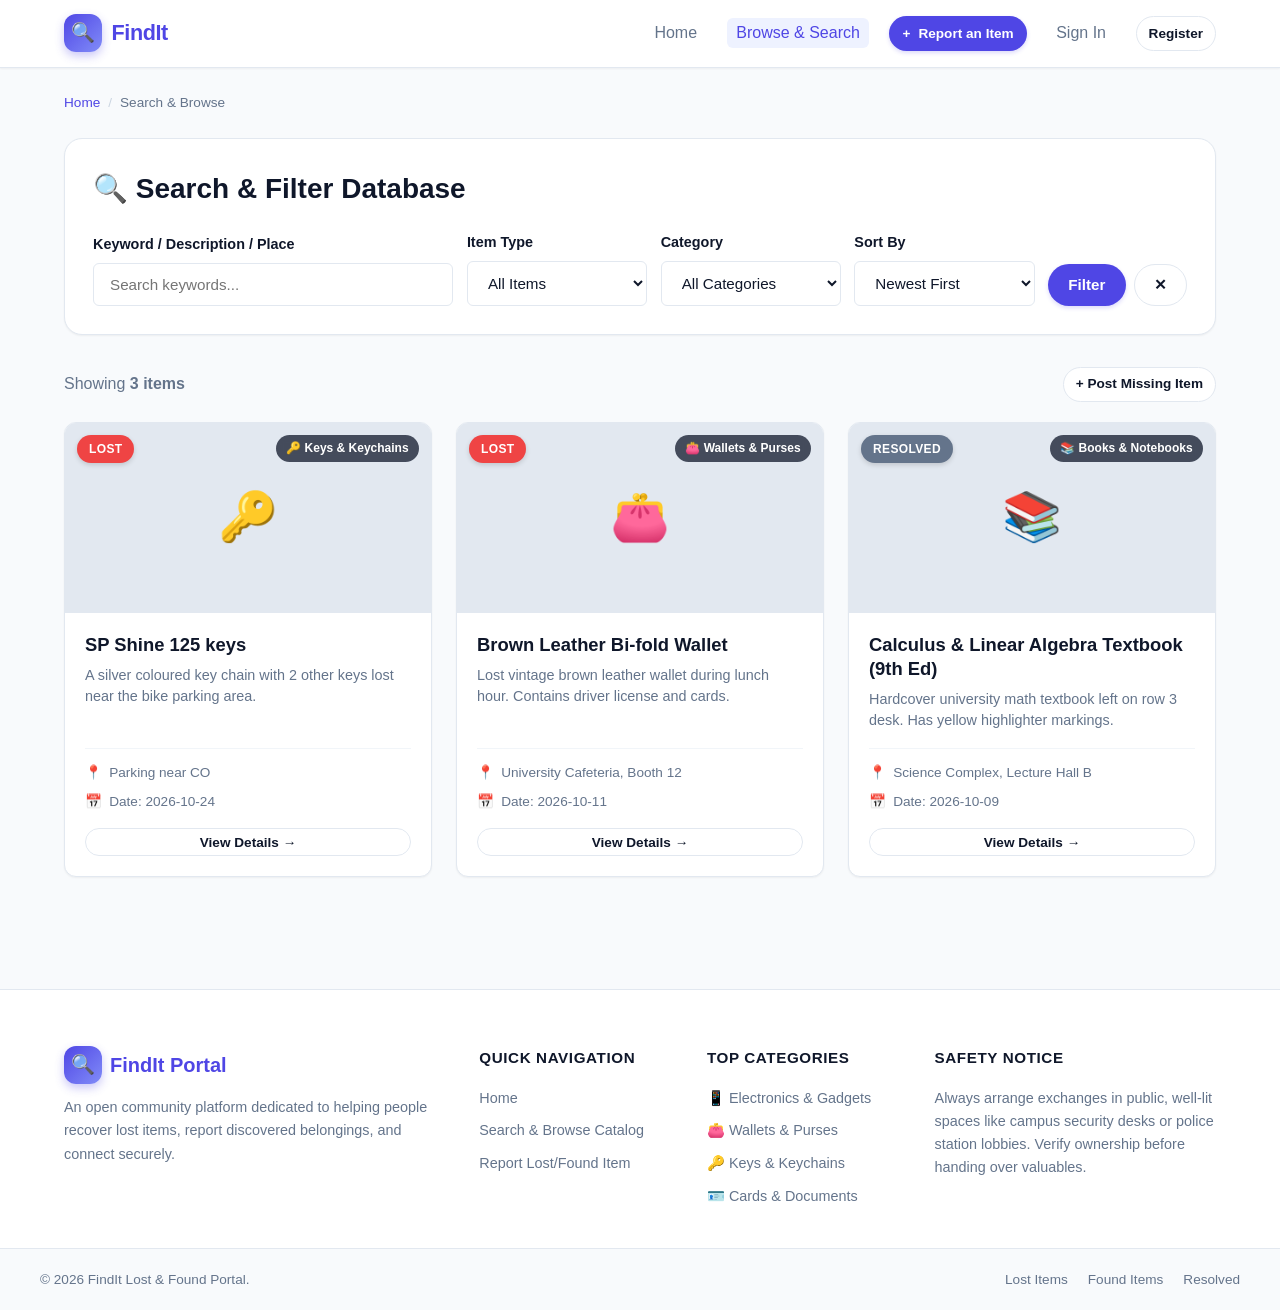
==== browse.html @ b6fd7bc1 "add index files" ====
<!DOCTYPE html>
<html lang="en">
<head>
    <meta charset="UTF-8">
    <meta name="viewport" content="width=device-width, initial-scale=1.0">
    <title>Browse &amp; Search - FindIt</title>
    <meta name="description" content="Search and browse all reported lost and found items.">
    <!-- Main Stylesheet -->
    <link rel="stylesheet" href="css/style.css">
</head>
<body>
    <div id="browsePageMarker"></div>

    <!-- Site Navigation -->
    <header class="header">
        <div class="nav-container">
            <a href="index.html" class="logo">
                <div class="logo-icon">🔍</div>
                <span>FindIt</span>
            </a>

            <!-- Mobile menu button -->
            <button class="mobile-toggle" id="mobileMenuBtn" aria-label="Toggle navigation">
                <span></span>
                <span></span>
                <span></span>
            </button>

            <nav class="nav-menu" id="navMenu">
                <ul class="nav-links">
                    <li><a href="index.html" class="nav-link">Home</a></li>
                    <li><a href="browse.html" class="nav-link active">Browse &amp; Search</a></li>
                    <li><a href="report.html" class="btn btn-primary btn-sm"><span>+</span> Report an Item</a></li>
                    <li><a href="login.html" class="nav-link">Sign In</a></li>
                    <li><a href="register.html" class="btn btn-secondary btn-sm">Register</a></li>
                </ul>
            </nav>
        </div>
    </header>

    <!-- Global Toast Container -->
    <div id="toastContainer" class="toast-container"></div>

    <main class="main-wrapper" style="margin-top: 1.5rem;">
        <!-- Breadcrumbs -->
        <div class="breadcrumbs">
            <a href="index.html">Home</a>
            <span class="divider">/</span>
            <span>Search &amp; Browse</span>
        </div>

        <!-- Search & Filter Controls Card -->
        <div style="background: #ffffff; border-radius: var(--radius-lg); border: 1px solid var(--border-color); box-shadow: var(--shadow-sm); padding: 1.75rem; margin-bottom: 2rem;">
            <h1 style="font-size: 1.75rem; font-weight: 800; margin-bottom: 1.25rem;">
                🔍 Search &amp; Filter Database
            </h1>

            <form id="browseFilterForm" onsubmit="event.preventDefault(); applyBrowseFilters();">
                <div style="display: grid; grid-template-columns: 2fr 1fr 1fr 1fr auto; gap: 0.85rem; align-items: end;">
                    <!-- Keyword Query -->
                    <div class="form-group" style="margin-bottom: 0;">
                        <label class="form-label" for="browseSearchInput">Keyword / Description / Place</label>
                        <input type="text" id="browseSearchInput" class="form-control" placeholder="Search keywords...">
                    </div>

                    <!-- Type Selector -->
                    <div class="form-group" style="margin-bottom: 0;">
                        <label class="form-label" for="browseTypeSelect">Item Type</label>
                        <select id="browseTypeSelect" class="form-control">
                            <option value="all">All Items</option>
                            <option value="lost">Lost Only</option>
                            <option value="found">Found Only</option>
                            <option value="claimed">Resolved Only</option>
                        </select>
                    </div>

                    <!-- Category Selector -->
                    <div class="form-group" style="margin-bottom: 0;">
                        <label class="form-label" for="browseCategorySelect">Category</label>
                        <select id="browseCategorySelect" class="form-control">
                            <option value="all">All Categories</option>
                            <option value="electronics">📱 Electronics &amp; Gadgets</option>
                            <option value="wallets">👛 Wallets &amp; Purses</option>
                            <option value="keys">🔑 Keys &amp; Keychains</option>
                            <option value="documents">🪪 Cards &amp; Documents</option>
                            <option value="clothing">👓 Clothing &amp; Eyewear</option>
                            <option value="pets">🐾 Pets &amp; Animals</option>
                            <option value="books">📚 Books &amp; Notebooks</option>
                            <option value="jewelry">⌚ Jewelry &amp; Watches</option>
                            <option value="other">📦 Other Belongings</option>
                        </select>
                    </div>

                    <!-- Sorting -->
                    <div class="form-group" style="margin-bottom: 0;">
                        <label class="form-label" for="browseSortSelect">Sort By</label>
                        <select id="browseSortSelect" class="form-control">
                            <option value="newest">Newest First</option>
                            <option value="oldest">Oldest First</option>
                        </select>
                    </div>

                    <!-- Submit / Reset Buttons -->
                    <div style="display: flex; gap: 0.5rem;">
                        <button type="submit" class="btn btn-primary" style="height: 42px;">
                            Filter
                        </button>
                        <button type="button" id="browseResetBtn" class="btn btn-secondary" style="height: 42px;" title="Reset filters">
                            ✕
                        </button>
                    </div>
                </div>
            </form>
        </div>

        <!-- Results Header -->
        <div style="display: flex; justify-content: space-between; align-items: center; margin-bottom: 1.25rem;">
            <p style="font-size: 1rem; color: var(--text-muted);">
                Showing <strong id="browseResultsCount">all items</strong>
            </p>
            <a href="report.html" class="btn btn-secondary btn-sm">+ Post Missing Item</a>
        </div>

        <!-- Items Grid -->
        <div class="items-grid" id="browseItemsGrid">
            <!-- Populated dynamically via JS -->
        </div>
    </main>

    <!-- Item Details Modal -->
    <div class="modal-overlay" id="itemDetailModal">
        <div class="modal-box">
            <div class="modal-header">
                <h3 id="detailModalTitle">Item Details</h3>
                <button type="button" class="modal-close-btn" data-close-modal title="Close">&times;</button>
            </div>
            <div class="modal-body" id="detailModalBody"></div>
        </div>
    </div>

    <!-- Claim Modal Dialog -->
    <div class="modal-overlay" id="claimModal">
        <div class="modal-box">
            <div class="modal-header">
                <h3>Submit Claim Inquiry</h3>
                <button type="button" class="modal-close-btn" data-close-modal title="Close">&times;</button>
            </div>
            <div class="modal-body">
                <p style="font-size: 0.9rem; color: var(--text-muted); margin-bottom: 1.25rem;">
                    You are claiming: <strong id="claimModalItemTitle" style="color: var(--text-main);">this item</strong>. Please provide your contact info and proof of ownership.
                </p>

                <form id="claimForm">
                    <input type="hidden" id="claimItemId" name="item_id" value="">

                    <div class="form-group">
                        <label class="form-label" for="claimantName">Your Full Name <span class="required">*</span></label>
                        <input type="text" id="claimantName" name="claimant_name" class="form-control" placeholder="John Doe" required>
                    </div>

                    <div class="form-group">
                        <label class="form-label" for="claimantEmail">Your Email Address <span class="required">*</span></label>
                        <input type="email" id="claimantEmail" name="claimant_email" class="form-control" placeholder="john@example.com" required>
                    </div>

                    <div class="form-group">
                        <label class="form-label" for="claimantPhone">Phone Number (Optional)</label>
                        <input type="tel" id="claimantPhone" name="claimant_phone" class="form-control" placeholder="+1 (555) 000-0000">
                    </div>

                    <div class="form-group">
                        <label class="form-label" for="claimMessage">Proof of Ownership / Message <span class="required">*</span></label>
                        <textarea id="claimMessage" name="claim_message" class="form-control" rows="3" placeholder="Describe unique identifying features, lock screen image, purchase receipt, serial number..." required></textarea>
                    </div>

                    <div style="display: flex; gap: 0.75rem; justify-content: flex-end; margin-top: 1.5rem;">
                        <button type="button" class="btn btn-secondary" data-close-modal>Cancel</button>
                        <button type="submit" class="btn btn-primary">Send Claim Inquiry</button>
                    </div>
                </form>
            </div>
        </div>
    </div>

    <!-- Global Footer -->
    <footer class="footer">
        <div class="footer-top">
            <div class="footer-col">
                <div class="footer-logo">
                    <span class="logo-icon">🔍</span>
                    <strong>FindIt Portal</strong>
                </div>
                <p class="footer-tagline">
                    An open community platform dedicated to helping people recover lost items, report discovered belongings, and connect securely.
                </p>
            </div>

            <div class="footer-col">
                <h4>Quick Navigation</h4>
                <ul class="footer-links">
                    <li><a href="index.html">Home</a></li>
                    <li><a href="browse.html">Search &amp; Browse Catalog</a></li>
                    <li><a href="report.html">Report Lost/Found Item</a></li>
                </ul>
            </div>

            <div class="footer-col">
                <h4>Top Categories</h4>
                <ul class="footer-links">
                    <li><a href="browse.html?category=electronics">📱 Electronics &amp; Gadgets</a></li>
                    <li><a href="browse.html?category=wallets">👛 Wallets &amp; Purses</a></li>
                    <li><a href="browse.html?category=keys">🔑 Keys &amp; Keychains</a></li>
                    <li><a href="browse.html?category=documents">🪪 Cards &amp; Documents</a></li>
                </ul>
            </div>

            <div class="footer-col">
                <h4>Safety Notice</h4>
                <p class="footer-text">
                    Always arrange exchanges in public, well-lit spaces like campus security desks or police station lobbies. Verify ownership before handing over valuables.
                </p>
            </div>
        </div>

        <div class="footer-bottom">
            <div class="footer-container">
                <p>&copy; 2026 FindIt Lost &amp; Found Portal.</p>
                <div class="footer-bottom-links">
                    <a href="browse.html?type=lost">Lost Items</a>
                    <a href="browse.html?type=found">Found Items</a>
                    <a href="browse.html?type=claimed">Resolved</a>
                </div>
            </div>
        </div>
    </footer>

    <!-- Initial Seed Items Fallback -->
    <script>
        window.initialItems = [
            {
                id: 7,
                type: "lost",
                title: "SP Shine 125 keys",
                category: "keys",
                description: "A silver coloured key chain with 2 other keys lost near the bike parking area.",
                location: "Parking near CO",
                item_date: "2026-10-24",
                image_url: null,
                status: "active",
                contact_name: "Apoorv Pandey",
                contact_email: "apoorvpandey678@gmail.com"
            },
            {
                id: 2,
                type: "lost",
                title: "Brown Leather Bi-fold Wallet",
                category: "wallets",
                description: "Lost vintage brown leather wallet during lunch hour. Contains driver license and cards.",
                location: "University Cafeteria, Booth 12",
                item_date: "2026-10-11",
                image_url: null,
                status: "active",
                contact_name: "John Doe",
                contact_email: "john@example.com"
            },
            {
                id: 6,
                type: "found",
                title: "Calculus & Linear Algebra Textbook (9th Ed)",
                category: "books",
                description: "Hardcover university math textbook left on row 3 desk. Has yellow highlighter markings.",
                location: "Science Complex, Lecture Hall B",
                item_date: "2026-10-09",
                image_url: null,
                status: "claimed",
                contact_name: "Department Helpdesk",
                contact_email: "helpdesk@example.com"
            }
        ];
    </script>

    <script src="js/validation.js"></script>
    <script src="js/app.js"></script>
</body>
</html>
---- css/style.css ----
/* ==========================================================================
   FindIt - Lost & Found Portal Stylesheet
   Modern, Clean, Responsive Design
   ========================================================================== */

:root {
  --primary: #4f46e5;
  --primary-hover: #4338ca;
  --primary-light: #eef2ff;
  --lost-color: #ef4444;
  --lost-light: #fef2f2;
  --found-color: #10b981;
  --found-light: #ecfdf5;
  --claimed-color: #64748b;
  --claimed-light: #f1f5f9;
  --text-main: #0f172a;
  --text-muted: #64748b;
  --bg-body: #f8fafc;
  --bg-card: #ffffff;
  --border-color: #e2e8f0;
  --border-focus: #818cf8;
  --radius-sm: 6px;
  --radius-md: 12px;
  --radius-lg: 18px;
  --radius-full: 9999px;
  --shadow-sm: 0 1px 2px 0 rgb(0 0 0 / 0.05);
  --shadow-md: 0 4px 6px -1px rgb(0 0 0 / 0.08), 0 2px 4px -2px rgb(0 0 0 / 0.06);
  --shadow-lg: 0 10px 15px -3px rgb(0 0 0 / 0.08), 0 4px 6px -4px rgb(0 0 0 / 0.05);
  --shadow-xl: 0 20px 25px -5px rgb(0 0 0 / 0.1), 0 8px 10px -6px rgb(0 0 0 / 0.08);
  --transition: all 0.2s cubic-bezier(0.16, 1, 0.3, 1);
}

* {
  box-sizing: border-box;
  margin: 0;
  padding: 0;
}

body {
  font-family: -apple-system, BlinkMacSystemFont, "Segoe UI", Roboto, "Helvetica Neue", Arial, sans-serif;
  background-color: var(--bg-body);
  color: var(--text-main);
  line-height: 1.6;
  min-height: 100vh;
  display: flex;
  flex-direction: column;
}

a {
  color: inherit;
  text-decoration: none;
}

img {
  max-width: 100%;
  display: block;
}

/* ==========================================================================
   Header & Navigation
   ========================================================================== */
.header {
  background-color: #ffffff;
  border-bottom: 1px solid var(--border-color);
  position: sticky;
  top: 0;
  z-index: 50;
  box-shadow: var(--shadow-sm);
}

.nav-container {
  max-width: 1200px;
  margin: 0 auto;
  padding: 0.9rem 1.5rem;
  display: flex;
  justify-content: space-between;
  align-items: center;
}

.logo {
  display: flex;
  align-items: center;
  gap: 0.6rem;
  font-size: 1.35rem;
  font-weight: 800;
  color: var(--primary);
  letter-spacing: -0.02em;
}

.logo-icon {
  width: 38px;
  height: 38px;
  background: linear-gradient(135deg, var(--primary), #818cf8);
  color: #fff;
  border-radius: var(--radius-md);
  display: flex;
  align-items: center;
  justify-content: center;
  font-size: 1.2rem;
  box-shadow: 0 4px 10px rgba(79, 70, 229, 0.3);
}

.nav-links {
  display: flex;
  align-items: center;
  gap: 1.25rem;
  list-style: none;
}

.user-pill-container {
  display: flex;
  align-items: center;
  gap: 0.75rem;
  padding-left: 0.5rem;
  border-left: 1px solid var(--border-color);
}

.user-greeting {
  font-size: 0.9rem;
  color: var(--text-muted);
}

.admin-badge {
  background: #fef3c7;
  color: #b45309;
  padding: 0.2rem 0.6rem;
  border-radius: var(--radius-full);
  font-size: 0.75rem;
  font-weight: 700;
  text-transform: uppercase;
}

.mobile-toggle {
  display: none;
  background: transparent;
  border: none;
  cursor: pointer;
  padding: 0.5rem;
  flex-direction: column;
  gap: 5px;
}

.mobile-toggle span {
  display: block;
  width: 24px;
  height: 2px;
  background-color: var(--text-main);
  transition: var(--transition);
}

/* ==========================================================================
   Alerts & Notifications
   ========================================================================== */
.flash-wrapper {
  max-width: 1200px;
  margin: 1rem auto 0;
  padding: 0 1.5rem;
}

.alert {
  padding: 1rem 1.25rem;
  border-radius: var(--radius-md);
  margin-bottom: 1.25rem;
  display: flex;
  align-items: center;
  gap: 0.85rem;
  font-size: 0.95rem;
  font-weight: 500;
  box-shadow: var(--shadow-sm);
  position: relative;
}

.alert-success {
  background-color: #ecfdf5;
  color: #065f46;
  border: 1px solid #a7f3d0;
}

.alert-danger {
  background-color: #fef2f2;
  color: #991b1b;
  border: 1px solid #fecaca;
}

.alert-warning {
  background-color: #fffbeb;
  color: #92400e;
  border: 1px solid #fde68a;
}

.alert-info {
  background-color: #eff6ff;
  color: #1e40af;
  border: 1px solid #bfdbfe;
}

.alert-icon {
  font-size: 1.25rem;
  font-weight: 800;
  line-height: 1;
}

.alert-content {
  flex: 1;
}

.alert-close {
  background: transparent;
  border: none;
  font-size: 1.25rem;
  cursor: pointer;
  color: inherit;
  opacity: 0.6;
  transition: opacity 0.2s;
}

.alert-close:hover {
  opacity: 1;
}

/* Form Validation States */
.field-error {
  color: var(--lost-color);
  font-size: 0.82rem;
  margin-top: 0.35rem;
  display: block;
  font-weight: 500;
}

.form-control.is-invalid {
  border-color: var(--lost-color) !important;
  background-color: #fffafa;
}

.form-control.is-valid {
  border-color: var(--found-color) !important;
}

/* Breadcrumbs */
.breadcrumbs {
  display: flex;
  align-items: center;
  gap: 0.5rem;
  font-size: 0.85rem;
  color: var(--text-muted);
  margin-bottom: 1.5rem;
}

.breadcrumbs a {
  color: var(--primary);
  text-decoration: none;
}

.breadcrumbs a:hover {
  text-decoration: underline;
}

.breadcrumbs span.divider {
  color: #cbd5e1;
}

.nav-link {
  font-weight: 500;
  color: var(--text-muted);
  transition: var(--transition);
  padding: 0.4rem 0.6rem;
  border-radius: var(--radius-sm);
}

.nav-link:hover, .nav-link.active {
  color: var(--primary);
  background: var(--primary-light);
}

.btn {
  display: inline-flex;
  align-items: center;
  justify-content: center;
  gap: 0.5rem;
  padding: 0.6rem 1.2rem;
  border-radius: var(--radius-full);
  font-weight: 600;
  font-size: 0.95rem;
  cursor: pointer;
  transition: var(--transition);
  border: 1px solid transparent;
  outline: none;
}

.btn-primary {
  background-color: var(--primary);
  color: #ffffff;
  box-shadow: 0 2px 4px rgba(79, 70, 229, 0.2);
}

.btn-primary:hover {
  background-color: var(--primary-hover);
  transform: translateY(-1px);
  box-shadow: 0 4px 8px rgba(79, 70, 229, 0.3);
}

.btn-secondary {
  background-color: #ffffff;
  color: var(--text-main);
  border-color: var(--border-color);
}

.btn-secondary:hover {
  background-color: #f1f5f9;
  border-color: #cbd5e1;
}

.btn-danger {
  background-color: var(--lost-color);
  color: #ffffff;
}

.btn-danger:hover {
  background-color: #dc2626;
}

.btn-success {
  background-color: var(--found-color);
  color: #ffffff;
}

.btn-success:hover {
  background-color: #059669;
}

.btn-sm {
  padding: 0.35rem 0.75rem;
  font-size: 0.85rem;
}

/* ==========================================================================
   Hero Section
   ========================================================================== */
.hero {
  background: linear-gradient(180deg, #f1f5f9 0%, var(--bg-body) 100%);
  padding: 3.5rem 1.5rem 2.5rem;
  text-align: center;
  border-bottom: 1px solid var(--border-color);
}

.hero-inner {
  max-width: 820px;
  margin: 0 auto;
}

.hero-badge {
  display: inline-flex;
  align-items: center;
  gap: 0.4rem;
  padding: 0.3rem 0.9rem;
  background-color: #e0e7ff;
  color: #3730a3;
  border-radius: var(--radius-full);
  font-size: 0.85rem;
  font-weight: 600;
  margin-bottom: 1rem;
}

.hero-title {
  font-size: 2.75rem;
  font-weight: 800;
  letter-spacing: -0.03em;
  line-height: 1.15;
  color: #0f172a;
  margin-bottom: 1rem;
}

.hero-title span {
  background: linear-gradient(120deg, #4f46e5, #06b6d4);
  -webkit-background-clip: text;
  -webkit-text-fill-color: transparent;
}

.hero-desc {
  font-size: 1.15rem;
  color: var(--text-muted);
  margin-bottom: 2rem;
  max-width: 620px;
  margin-left: auto;
  margin-right: auto;
}

/* Quick Search Box */
.search-box-wrapper {
  background: #ffffff;
  padding: 0.5rem;
  border-radius: var(--radius-full);
  box-shadow: var(--shadow-lg);
  border: 1px solid var(--border-color);
  display: flex;
  align-items: center;
  gap: 0.5rem;
  max-width: 680px;
  margin: 0 auto;
}

.search-input {
  flex: 1;
  border: none;
  outline: none;
  padding: 0.75rem 1.2rem;
  font-size: 1rem;
  background: transparent;
}

.search-category-select {
  border: none;
  background: #f8fafc;
  padding: 0.6rem 1rem;
  border-radius: var(--radius-full);
  font-size: 0.9rem;
  font-weight: 500;
  color: var(--text-main);
  outline: none;
  cursor: pointer;
  border: 1px solid var(--border-color);
}

/* Stats Ribbon */
.stats-container {
  display: grid;
  grid-template-columns: repeat(4, 1fr);
  gap: 1.25rem;
  max-width: 900px;
  margin: 2rem auto 0;
}

.stat-card {
  background: #ffffff;
  padding: 1.2rem 1rem;
  border-radius: var(--radius-md);
  border: 1px solid var(--border-color);
  box-shadow: var(--shadow-sm);
  display: flex;
  flex-direction: column;
  align-items: center;
  transition: var(--transition);
}

.stat-card:hover {
  transform: translateY(-2px);
  box-shadow: var(--shadow-md);
}

.stat-number {
  font-size: 1.85rem;
  font-weight: 800;
  color: var(--text-main);
  line-height: 1;
  margin-bottom: 0.3rem;
}

.stat-label {
  font-size: 0.85rem;
  color: var(--text-muted);
  font-weight: 500;
  text-transform: uppercase;
  letter-spacing: 0.04em;
}

/* ==========================================================================
   Main Content Layout & Filter Tabs
   ========================================================================== */
.main-wrapper {
  max-width: 1200px;
  margin: 2rem auto;
  padding: 0 1.5rem;
  flex: 1;
  width: 100%;
}

.filter-bar {
  display: flex;
  flex-wrap: wrap;
  justify-content: space-between;
  align-items: center;
  gap: 1rem;
  margin-bottom: 1.75rem;
  background: #ffffff;
  padding: 0.85rem 1.25rem;
  border-radius: var(--radius-md);
  border: 1px solid var(--border-color);
  box-shadow: var(--shadow-sm);
}

.type-tabs {
  display: flex;
  background: #f1f5f9;
  padding: 0.25rem;
  border-radius: var(--radius-full);
}

.tab-btn {
  padding: 0.45rem 1.15rem;
  border-radius: var(--radius-full);
  font-size: 0.9rem;
  font-weight: 600;
  border: none;
  background: transparent;
  color: var(--text-muted);
  cursor: pointer;
  transition: var(--transition);
}

.tab-btn.active {
  background: #ffffff;
  color: var(--text-main);
  box-shadow: var(--shadow-sm);
}

.sort-wrapper {
  display: flex;
  align-items: center;
  gap: 0.5rem;
  font-size: 0.9rem;
  color: var(--text-muted);
}

.sort-select {
  padding: 0.45rem 0.8rem;
  border-radius: var(--radius-sm);
  border: 1px solid var(--border-color);
  background: #ffffff;
  font-size: 0.9rem;
  color: var(--text-main);
  outline: none;
  cursor: pointer;
}

/* Category Pills Bar */
.category-pills {
  display: flex;
  gap: 0.5rem;
  overflow-x: auto;
  padding-bottom: 0.75rem;
  margin-bottom: 1.5rem;
  scrollbar-width: thin;
}

.category-pill {
  white-space: nowrap;
  padding: 0.4rem 0.9rem;
  border-radius: var(--radius-full);
  font-size: 0.85rem;
  font-weight: 500;
  background: #ffffff;
  border: 1px solid var(--border-color);
  color: var(--text-muted);
  cursor: pointer;
  transition: var(--transition);
  display: inline-flex;
  align-items: center;
  gap: 0.35rem;
}

.category-pill:hover, .category-pill.active {
  background: var(--primary-light);
  color: var(--primary);
  border-color: var(--border-focus);
}

/* ==========================================================================
   Items Grid & Cards
   ========================================================================== */
.items-grid {
  display: grid;
  grid-template-columns: repeat(auto-fill, minmax(290px, 1fr));
  gap: 1.5rem;
}

.item-card {
  background: var(--bg-card);
  border-radius: var(--radius-md);
  border: 1px solid var(--border-color);
  overflow: hidden;
  box-shadow: var(--shadow-sm);
  transition: var(--transition);
  display: flex;
  flex-direction: column;
}

.item-card:hover {
  transform: translateY(-4px);
  box-shadow: var(--shadow-lg);
  border-color: #cbd5e1;
}

.card-img-wrapper {
  position: relative;
  height: 190px;
  background-color: #e2e8f0;
  display: flex;
  align-items: center;
  justify-content: center;
  overflow: hidden;
}

.card-img {
  width: 100%;
  height: 100%;
  object-fit: cover;
  transition: transform 0.3s ease;
}

.item-card:hover .card-img {
  transform: scale(1.03);
}

.card-placeholder-icon {
  font-size: 3rem;
  color: #94a3b8;
}

/* Badges */
.badge {
  position: absolute;
  top: 12px;
  left: 12px;
  padding: 0.3rem 0.75rem;
  border-radius: var(--radius-full);
  font-size: 0.75rem;
  font-weight: 700;
  letter-spacing: 0.03em;
  text-transform: uppercase;
  box-shadow: 0 2px 5px rgba(0,0,0,0.15);
}

.badge-lost {
  background-color: var(--lost-color);
  color: #ffffff;
}

.badge-found {
  background-color: var(--found-color);
  color: #ffffff;
}

.badge-claimed {
  background-color: var(--claimed-color);
  color: #ffffff;
}

.category-tag {
  position: absolute;
  top: 12px;
  right: 12px;
  padding: 0.25rem 0.65rem;
  border-radius: var(--radius-full);
  font-size: 0.75rem;
  font-weight: 600;
  background-color: rgba(15, 23, 42, 0.75);
  color: #ffffff;
  backdrop-filter: blur(4px);
}

.card-body {
  padding: 1.25rem;
  display: flex;
  flex-direction: column;
  flex: 1;
}

.card-title {
  font-size: 1.15rem;
  font-weight: 700;
  color: var(--text-main);
  margin-bottom: 0.5rem;
  line-height: 1.3;
}

.card-desc {
  font-size: 0.9rem;
  color: var(--text-muted);
  margin-bottom: 1rem;
  line-height: 1.5;
  display: -webkit-box;
  -webkit-line-clamp: 2;
  -webkit-box-orient: vertical;
  overflow: hidden;
  flex: 1;
}

.card-meta {
  display: flex;
  flex-direction: column;
  gap: 0.4rem;
  font-size: 0.85rem;
  color: var(--text-muted);
  border-top: 1px solid #f1f5f9;
  padding-top: 0.85rem;
  margin-bottom: 1rem;
}

.meta-item {
  display: flex;
  align-items: center;
  gap: 0.45rem;
}

.card-actions {
  display: flex;
  gap: 0.5rem;
}

/* Empty State */
.empty-state {
  grid-column: 1 / -1;
  text-align: center;
  padding: 4rem 1.5rem;
  background: #ffffff;
  border-radius: var(--radius-md);
  border: 1px dashed var(--border-color);
}

.empty-state-icon {
  font-size: 3.5rem;
  margin-bottom: 1rem;
  color: #94a3b8;
}

.empty-state h3 {
  font-size: 1.35rem;
  font-weight: 700;
  margin-bottom: 0.5rem;
}

.empty-state p {
  color: var(--text-muted);
  margin-bottom: 1.5rem;
}

/* ==========================================================================
   Report & Form Pages
   ========================================================================== */
.form-container {
  max-width: 760px;
  margin: 2.5rem auto;
  background: #ffffff;
  padding: 2.5rem;
  border-radius: var(--radius-lg);
  border: 1px solid var(--border-color);
  box-shadow: var(--shadow-md);
}

.form-header {
  margin-bottom: 2rem;
  text-align: center;
}

.form-header h1 {
  font-size: 2rem;
  font-weight: 800;
  letter-spacing: -0.02em;
  margin-bottom: 0.5rem;
}

.form-header p {
  color: var(--text-muted);
}

/* Type Toggle Buttons */
.type-selector {
  display: grid;
  grid-template-columns: 1fr 1fr;
  gap: 1rem;
  margin-bottom: 2rem;
}

.type-option-label {
  display: flex;
  flex-direction: column;
  align-items: center;
  justify-content: center;
  padding: 1.25rem 1rem;
  border: 2px solid var(--border-color);
  border-radius: var(--radius-md);
  cursor: pointer;
  transition: var(--transition);
  font-weight: 700;
  font-size: 1.05rem;
  text-align: center;
  position: relative;
}

.type-option-label input[type="radio"] {
  position: absolute;
  opacity: 0;
}

.type-option-label.lost-option {
  color: var(--lost-color);
}

.type-option-label.found-option {
  color: var(--found-color);
}

.type-option-label:has(input:checked) {
  border-color: currentColor;
  background-color: #f8fafc;
  box-shadow: 0 0 0 3px rgba(79, 70, 229, 0.15);
}

.type-option-label.lost-option:has(input:checked) {
  background-color: var(--lost-light);
  box-shadow: 0 0 0 3px rgba(239, 68, 68, 0.2);
}

.type-option-label.found-option:has(input:checked) {
  background-color: var(--found-light);
  box-shadow: 0 0 0 3px rgba(16, 185, 129, 0.2);
}

.type-option-label span.sub-text {
  font-size: 0.85rem;
  font-weight: 400;
  color: var(--text-muted);
  margin-top: 0.25rem;
}

/* Form Groups */
.form-grid {
  display: grid;
  grid-template-columns: 1fr 1fr;
  gap: 1.25rem;
}

.form-group {
  margin-bottom: 1.25rem;
  display: flex;
  flex-direction: column;
}

.form-group.full-width {
  grid-column: 1 / -1;
}

.form-label {
  font-size: 0.9rem;
  font-weight: 600;
  margin-bottom: 0.4rem;
  color: var(--text-main);
}

.form-label span.required {
  color: var(--lost-color);
}

.form-control {
  width: 100%;
  padding: 0.75rem 1rem;
  border-radius: var(--radius-sm);
  border: 1px solid var(--border-color);
  background-color: #ffffff;
  font-size: 0.95rem;
  color: var(--text-main);
  outline: none;
  transition: var(--transition);
}

.form-control:focus {
  border-color: var(--primary);
  box-shadow: 0 0 0 3px rgba(79, 70, 229, 0.15);
}

textarea.form-control {
  min-height: 110px;
  resize: vertical;
}

/* Image Upload Area */
.file-upload-box {
  border: 2px dashed var(--border-color);
  padding: 1.75rem;
  border-radius: var(--radius-md);
  text-align: center;
  background-color: #f8fafc;
  cursor: pointer;
  transition: var(--transition);
  position: relative;
}

.file-upload-box:hover {
  border-color: var(--primary);
  background-color: var(--primary-light);
}

.file-upload-box input[type="file"] {
  position: absolute;
  top: 0;
  left: 0;
  width: 100%;
  height: 100%;
  opacity: 0;
  cursor: pointer;
}

.upload-icon {
  font-size: 2.2rem;
  color: var(--primary);
  margin-bottom: 0.5rem;
}

.image-preview-container {
  margin-top: 1rem;
  position: relative;
  max-width: 220px;
  margin-left: auto;
  margin-right: auto;
  display: none;
}

.image-preview-container img {
  width: 100%;
  height: 160px;
  object-fit: cover;
  border-radius: var(--radius-md);
  box-shadow: var(--shadow-md);
  border: 2px solid #ffffff;
}

.remove-img-btn {
  position: absolute;
  top: -8px;
  right: -8px;
  background: var(--lost-color);
  color: #fff;
  border: none;
  border-radius: 50%;
  width: 26px;
  height: 26px;
  font-size: 0.85rem;
  cursor: pointer;
  display: flex;
  align-items: center;
  justify-content: center;
}

/* ==========================================================================
   Item Detail View (`item.php`)
   ========================================================================== */
.detail-layout {
  display: grid;
  grid-template-columns: 1fr 1fr;
  gap: 2.5rem;
  background: #ffffff;
  padding: 2.5rem;
  border-radius: var(--radius-lg);
  border: 1px solid var(--border-color);
  box-shadow: var(--shadow-md);
  margin-top: 1.5rem;
}

.detail-img-box {
  border-radius: var(--radius-md);
  overflow: hidden;
  background-color: #f1f5f9;
  min-height: 380px;
  display: flex;
  align-items: center;
  justify-content: center;
  border: 1px solid var(--border-color);
}

.detail-img-box img {
  width: 100%;
  height: 100%;
  object-fit: cover;
}

.detail-info {
  display: flex;
  flex-direction: column;
}

.detail-badges {
  display: flex;
  align-items: center;
  gap: 0.75rem;
  margin-bottom: 1rem;
}

.detail-title {
  font-size: 2rem;
  font-weight: 800;
  margin-bottom: 1rem;
  line-height: 1.25;
}

.detail-meta-list {
  display: grid;
  grid-template-columns: 1fr 1fr;
  gap: 1rem;
  background: #f8fafc;
  padding: 1.25rem;
  border-radius: var(--radius-md);
  margin-bottom: 1.5rem;
  border: 1px solid var(--border-color);
}

.detail-meta-item strong {
  display: block;
  font-size: 0.8rem;
  text-transform: uppercase;
  color: var(--text-muted);
  margin-bottom: 0.2rem;
}

.detail-meta-item span {
  font-size: 0.95rem;
  font-weight: 600;
  color: var(--text-main);
}

.detail-desc-block {
  margin-bottom: 1.5rem;
}

.detail-desc-block h3 {
  font-size: 1.1rem;
  font-weight: 700;
  margin-bottom: 0.5rem;
}

.claim-box {
  background: var(--primary-light);
  border: 1px solid #c7d2fe;
  padding: 1.5rem;
  border-radius: var(--radius-md);
  margin-top: auto;
}

.claim-box h4 {
  font-size: 1.15rem;
  font-weight: 700;
  color: #3730a3;
  margin-bottom: 0.4rem;
}

.claim-box p {
  font-size: 0.9rem;
  color: #4338ca;
  margin-bottom: 1rem;
}

/* ==========================================================================
   Admin / Management Table (`manage.php`)
   ========================================================================== */
.table-container {
  background: #ffffff;
  border-radius: var(--radius-md);
  border: 1px solid var(--border-color);
  box-shadow: var(--shadow-sm);
  overflow-x: auto;
}

.data-table {
  width: 100%;
  border-collapse: collapse;
  text-align: left;
}

.data-table th, .data-table td {
  padding: 1rem 1.2rem;
  border-bottom: 1px solid var(--border-color);
}

.data-table th {
  background-color: #f8fafc;
  font-weight: 700;
  font-size: 0.85rem;
  text-transform: uppercase;
  color: var(--text-muted);
}

.data-table tr:hover {
  background-color: #f8fafc;
}

/* Status Badges inside tables */
.status-pill {
  display: inline-block;
  padding: 0.25rem 0.65rem;
  border-radius: var(--radius-full);
  font-size: 0.75rem;
  font-weight: 700;
  text-transform: uppercase;
}

.status-active {
  background-color: #dbeafe;
  color: #1e40af;
}

.status-claimed {
  background-color: #fef3c7;
  color: #92400e;
}

.status-returned {
  background-color: #d1fae5;
  color: #065f46;
}

/* ==========================================================================
   Modal Dialog & Toast Notifications
   ========================================================================== */
.modal-overlay {
  position: fixed;
  top: 0;
  left: 0;
  width: 100%;
  height: 100%;
  background: rgba(15, 23, 42, 0.6);
  backdrop-filter: blur(4px);
  display: flex;
  align-items: center;
  justify-content: center;
  z-index: 100;
  opacity: 0;
  pointer-events: none;
  transition: opacity 0.25s ease;
  padding: 1rem;
}

.modal-overlay.open {
  opacity: 1;
  pointer-events: auto;
}

.modal-box {
  background: #ffffff;
  border-radius: var(--radius-lg);
  max-width: 520px;
  width: 100%;
  box-shadow: var(--shadow-xl);
  overflow: hidden;
  transform: translateY(20px) scale(0.97);
  transition: transform 0.25s ease;
}

.modal-overlay.open .modal-box {
  transform: translateY(0) scale(1);
}

.modal-header {
  padding: 1.25rem 1.5rem;
  border-bottom: 1px solid var(--border-color);
  display: flex;
  justify-content: space-between;
  align-items: center;
}

.modal-header h3 {
  font-size: 1.25rem;
  font-weight: 700;
}

.modal-close-btn {
  background: transparent;
  border: none;
  font-size: 1.5rem;
  color: var(--text-muted);
  cursor: pointer;
}

.modal-body {
  padding: 1.5rem;
}

/* Toast */
.toast-container {
  position: fixed;
  bottom: 24px;
  right: 24px;
  display: flex;
  flex-direction: column;
  gap: 0.75rem;
  z-index: 9999;
}

.toast {
  padding: 0.85rem 1.35rem;
  background: #0f172a;
  color: #ffffff;
  border-radius: var(--radius-md);
  box-shadow: var(--shadow-lg);
  font-size: 0.95rem;
  font-weight: 500;
  display: flex;
  align-items: center;
  gap: 0.6rem;
  animation: slideIn 0.3s cubic-bezier(0.16, 1, 0.3, 1);
}

.toast.toast-success {
  background: #065f46;
}

.toast.toast-error {
  background: #991b1b;
}

@keyframes slideIn {
  from {
    transform: translateY(100%);
    opacity: 0;
  }
  to {
    transform: translateY(0);
    opacity: 1;
  }
}

/* ==========================================================================
   Section Headers, Steps & Safety Tips
   ========================================================================== */
.section-block {
  margin-top: 4rem;
}

.section-header {
  text-align: center;
  margin-bottom: 2.25rem;
}

.section-title {
  font-size: 1.85rem;
  font-weight: 800;
  margin-bottom: 0.5rem;
  color: var(--text-main);
  letter-spacing: -0.02em;
}

.section-subtitle {
  color: var(--text-muted);
  font-size: 1rem;
  max-width: 620px;
  margin: 0 auto;
}

.steps-grid {
  display: grid;
  grid-template-columns: repeat(3, 1fr);
  gap: 1.5rem;
}

.step-card {
  background: #ffffff;
  border: 1px solid var(--border-color);
  border-radius: var(--radius-lg);
  padding: 2.25rem 1.75rem;
  text-align: center;
  box-shadow: var(--shadow-sm);
  transition: var(--transition);
  position: relative;
}

.step-card:hover {
  transform: translateY(-4px);
  box-shadow: var(--shadow-md);
  border-color: var(--border-focus);
}

.step-number {
  position: absolute;
  top: 16px;
  right: 18px;
  font-size: 1.75rem;
  font-weight: 900;
  color: #e2e8f0;
}

.step-icon {
  width: 64px;
  height: 64px;
  border-radius: 50%;
  background: var(--primary-light);
  color: var(--primary);
  display: flex;
  align-items: center;
  justify-content: center;
  font-size: 1.85rem;
  margin: 0 auto 1.25rem;
}

.step-title {
  font-size: 1.2rem;
  font-weight: 700;
  margin-bottom: 0.6rem;
  color: var(--text-main);
}

.step-desc {
  font-size: 0.92rem;
  color: var(--text-muted);
  line-height: 1.6;
}

.safety-grid {
  display: grid;
  grid-template-columns: repeat(auto-fit, minmax(260px, 1fr));
  gap: 1.25rem;
}

.safety-card {
  background: #ffffff;
  border: 1px solid var(--border-color);
  border-radius: var(--radius-md);
  padding: 1.5rem;
  display: flex;
  gap: 1.25rem;
  align-items: flex-start;
  box-shadow: var(--shadow-sm);
}

.safety-icon {
  font-size: 1.85rem;
  flex-shrink: 0;
  padding: 0.6rem;
  background: #f1f5f9;
  border-radius: var(--radius-md);
}

.safety-card h4 {
  font-size: 1.05rem;
  font-weight: 700;
  margin-bottom: 0.35rem;
  color: var(--text-main);
}

.safety-card p {
  font-size: 0.88rem;
  color: var(--text-muted);
  line-height: 1.5;
}

/* ==========================================================================
   Footer
   ========================================================================== */
.footer {
  background-color: #ffffff;
  border-top: 1px solid var(--border-color);
  margin-top: 5rem;
  font-size: 0.9rem;
  color: var(--text-muted);
}

.footer-top {
  max-width: 1200px;
  margin: 0 auto;
  padding: 3.5rem 1.5rem 2.5rem;
  display: grid;
  grid-template-columns: 2fr 1fr 1fr 1.5fr;
  gap: 2.5rem;
}

.footer-logo {
  display: flex;
  align-items: center;
  gap: 0.5rem;
  font-size: 1.25rem;
  font-weight: 800;
  color: var(--primary);
  margin-bottom: 0.75rem;
}

.footer-tagline {
  font-size: 0.9rem;
  line-height: 1.6;
  margin-bottom: 1.25rem;
  color: var(--text-muted);
}


.footer-col h4 {
  font-size: 0.95rem;
  font-weight: 700;
  color: var(--text-main);
  text-transform: uppercase;
  letter-spacing: 0.04em;
  margin-bottom: 1rem;
}

.footer-links {
  list-style: none;
  display: flex;
  flex-direction: column;
  gap: 0.6rem;
}

.footer-links a {
  color: var(--text-muted);
  transition: var(--transition);
}

.footer-links a:hover {
  color: var(--primary);
  padding-left: 3px;
}

.footer-bottom {
  border-top: 1px solid var(--border-color);
  padding: 1.25rem 1.5rem;
  background: #f8fafc;
}

.footer-container {
  max-width: 1200px;
  margin: 0 auto;
  display: flex;
  justify-content: space-between;
  align-items: center;
  flex-wrap: wrap;
  gap: 1rem;
  font-size: 0.85rem;
}

.footer-bottom-links {
  display: flex;
  gap: 1.25rem;
}

.footer-bottom-links a:hover {
  color: var(--primary);
}

/* ==========================================================================
   Responsive Breakpoints
   ========================================================================== */
@media (max-width: 900px) {
  .footer-top {
    grid-template-columns: 1fr 1fr;
  }
}

@media (max-width: 768px) {
  .hero-title {
    font-size: 2rem;
  }

  .mobile-toggle {
    display: flex;
  }

  .nav-menu {
    position: absolute;
    top: 100%;
    left: 0;
    width: 100%;
    background: #ffffff;
    border-bottom: 1px solid var(--border-color);
    box-shadow: var(--shadow-md);
    padding: 1.25rem 1.5rem;
    display: none;
  }

  .nav-menu.open {
    display: block;
  }

  .nav-links {
    flex-direction: column;
    align-items: flex-start;
    gap: 1rem;
  }

  .user-pill-container {
    border-left: none;
    border-top: 1px solid var(--border-color);
    padding-top: 0.75rem;
    width: 100%;
    justify-content: space-between;
  }

  .search-box-wrapper {
    flex-direction: column;
    border-radius: var(--radius-lg);
  }

  .search-box-wrapper button {
    width: 100%;
  }

  .steps-grid {
    grid-template-columns: 1fr;
  }

  .stats-container {
    grid-template-columns: repeat(2, 1fr);
  }

  .detail-layout {
    grid-template-columns: 1fr;
  }

  .form-grid {
    grid-template-columns: 1fr;
  }

  .footer-top {
    grid-template-columns: 1fr;
  }

  .footer-container {
    flex-direction: column;
    text-align: center;
  }
}
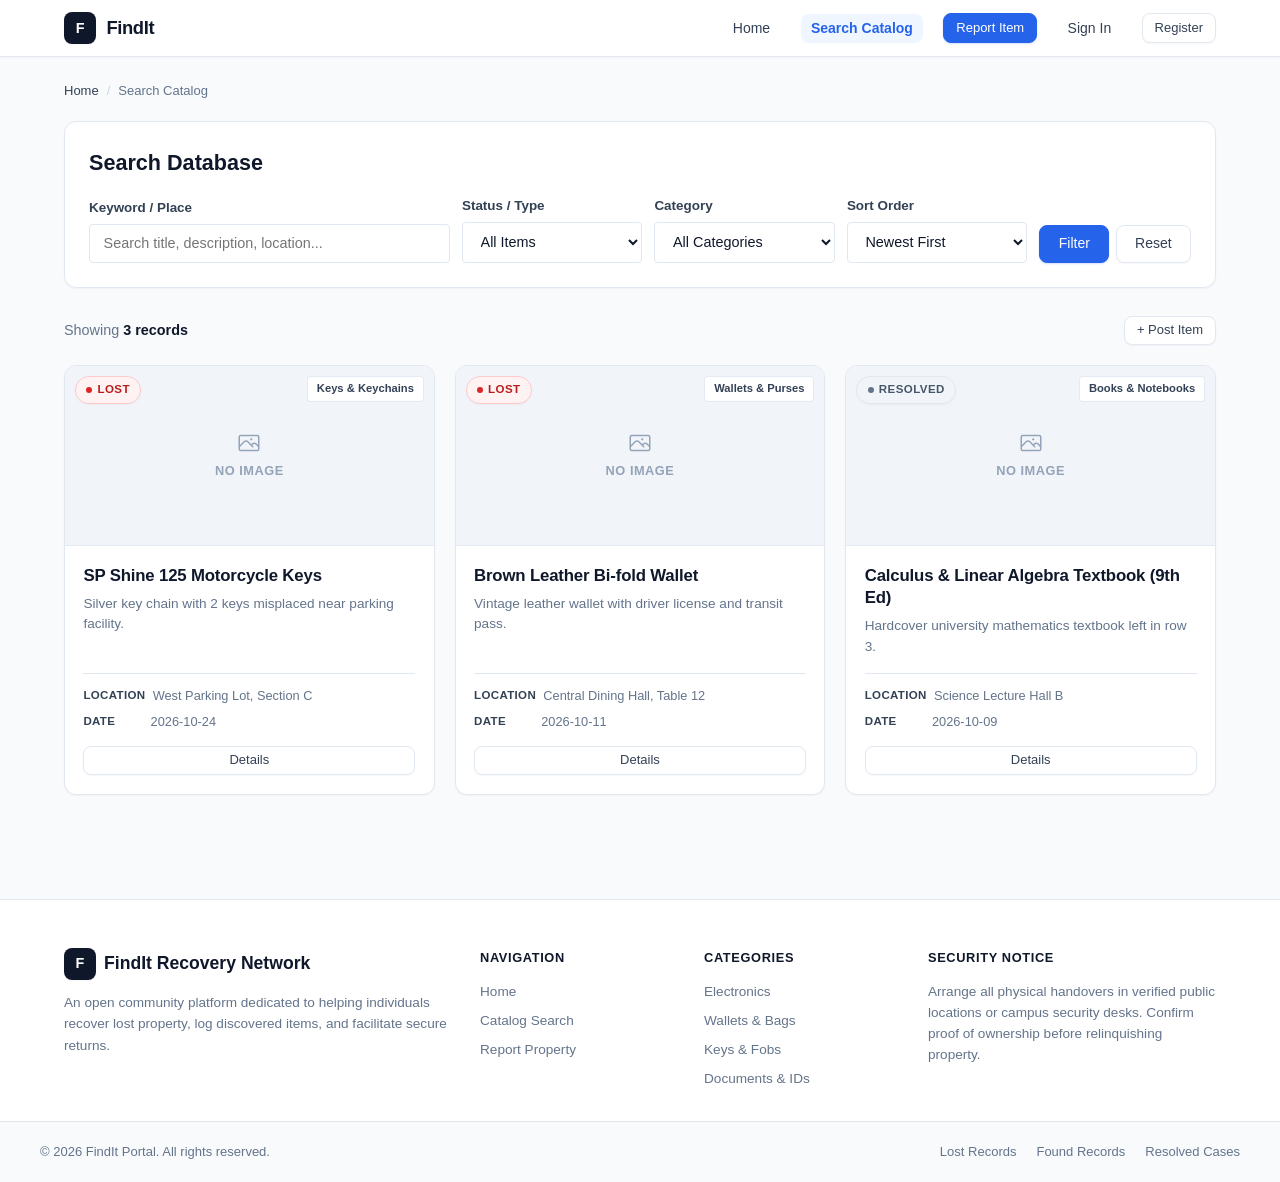
==== commit d8669557: "remove unnecessary styling" ====
--- a/browse.html
+++ b/browse.html
@@ -3,7 +3,7 @@
 <head>
     <meta charset="UTF-8">
     <meta name="viewport" content="width=device-width, initial-scale=1.0">
-    <title>Browse &amp; Search - FindIt</title>
+    <title>Search Catalog - FindIt</title>
     <meta name="description" content="Search and browse all reported lost and found items.">
     <!-- Main Stylesheet -->
     <link rel="stylesheet" href="css/style.css">
@@ -15,7 +15,7 @@
     <header class="header">
         <div class="nav-container">
             <a href="index.html" class="logo">
-                <div class="logo-icon">🔍</div>
+                <div class="logo-icon">F</div>
                 <span>FindIt</span>
             </a>
 
@@ -29,8 +29,8 @@
             <nav class="nav-menu" id="navMenu">
                 <ul class="nav-links">
                     <li><a href="index.html" class="nav-link">Home</a></li>
-                    <li><a href="browse.html" class="nav-link active">Browse &amp; Search</a></li>
-                    <li><a href="report.html" class="btn btn-primary btn-sm"><span>+</span> Report an Item</a></li>
+                    <li><a href="browse.html" class="nav-link active">Search Catalog</a></li>
+                    <li><a href="report.html" class="btn btn-primary btn-sm">Report Item</a></li>
                     <li><a href="login.html" class="nav-link">Sign In</a></li>
                     <li><a href="register.html" class="btn btn-secondary btn-sm">Register</a></li>
                 </ul>
@@ -46,26 +46,26 @@
         <div class="breadcrumbs">
             <a href="index.html">Home</a>
             <span class="divider">/</span>
-            <span>Search &amp; Browse</span>
+            <span>Search Catalog</span>
         </div>
 
         <!-- Search & Filter Controls Card -->
-        <div style="background: #ffffff; border-radius: var(--radius-lg); border: 1px solid var(--border-color); box-shadow: var(--shadow-sm); padding: 1.75rem; margin-bottom: 2rem;">
-            <h1 style="font-size: 1.75rem; font-weight: 800; margin-bottom: 1.25rem;">
-                🔍 Search &amp; Filter Database
+        <div style="background: #ffffff; border-radius: var(--radius-md); border: 1px solid var(--border-color); box-shadow: var(--shadow-xs); padding: 1.5rem; margin-bottom: 1.75rem;">
+            <h1 style="font-size: 1.35rem; font-weight: 700; margin-bottom: 1rem; color: var(--text-main);">
+                Search Database
             </h1>
 
             <form id="browseFilterForm" onsubmit="event.preventDefault(); applyBrowseFilters();">
-                <div style="display: grid; grid-template-columns: 2fr 1fr 1fr 1fr auto; gap: 0.85rem; align-items: end;">
+                <div style="display: grid; grid-template-columns: 2fr 1fr 1fr 1fr auto; gap: 0.75rem; align-items: end;">
                     <!-- Keyword Query -->
                     <div class="form-group" style="margin-bottom: 0;">
-                        <label class="form-label" for="browseSearchInput">Keyword / Description / Place</label>
-                        <input type="text" id="browseSearchInput" class="form-control" placeholder="Search keywords...">
+                        <label class="form-label" for="browseSearchInput">Keyword / Place</label>
+                        <input type="text" id="browseSearchInput" class="form-control" placeholder="Search title, description, location...">
                     </div>
 
                     <!-- Type Selector -->
                     <div class="form-group" style="margin-bottom: 0;">
-                        <label class="form-label" for="browseTypeSelect">Item Type</label>
+                        <label class="form-label" for="browseTypeSelect">Status / Type</label>
                         <select id="browseTypeSelect" class="form-control">
                             <option value="all">All Items</option>
                             <option value="lost">Lost Only</option>
@@ -79,21 +79,21 @@
                         <label class="form-label" for="browseCategorySelect">Category</label>
                         <select id="browseCategorySelect" class="form-control">
                             <option value="all">All Categories</option>
-                            <option value="electronics">📱 Electronics &amp; Gadgets</option>
-                            <option value="wallets">👛 Wallets &amp; Purses</option>
-                            <option value="keys">🔑 Keys &amp; Keychains</option>
-                            <option value="documents">🪪 Cards &amp; Documents</option>
-                            <option value="clothing">👓 Clothing &amp; Eyewear</option>
-                            <option value="pets">🐾 Pets &amp; Animals</option>
-                            <option value="books">📚 Books &amp; Notebooks</option>
-                            <option value="jewelry">⌚ Jewelry &amp; Watches</option>
-                            <option value="other">📦 Other Belongings</option>
+                            <option value="electronics">Electronics &amp; Gadgets</option>
+                            <option value="wallets">Wallets &amp; Purses</option>
+                            <option value="keys">Keys &amp; Keychains</option>
+                            <option value="documents">Cards &amp; Documents</option>
+                            <option value="clothing">Clothing &amp; Eyewear</option>
+                            <option value="pets">Pets &amp; Animals</option>
+                            <option value="books">Books &amp; Notebooks</option>
+                            <option value="jewelry">Jewelry &amp; Watches</option>
+                            <option value="other">Other Belongings</option>
                         </select>
                     </div>
 
                     <!-- Sorting -->
                     <div class="form-group" style="margin-bottom: 0;">
-                        <label class="form-label" for="browseSortSelect">Sort By</label>
+                        <label class="form-label" for="browseSortSelect">Sort Order</label>
                         <select id="browseSortSelect" class="form-control">
                             <option value="newest">Newest First</option>
                             <option value="oldest">Oldest First</option>
@@ -101,12 +101,12 @@
                     </div>
 
                     <!-- Submit / Reset Buttons -->
-                    <div style="display: flex; gap: 0.5rem;">
-                        <button type="submit" class="btn btn-primary" style="height: 42px;">
+                    <div style="display: flex; gap: 0.4rem;">
+                        <button type="submit" class="btn btn-primary" style="height: 38px;">
                             Filter
                         </button>
-                        <button type="button" id="browseResetBtn" class="btn btn-secondary" style="height: 42px;" title="Reset filters">
-                            ✕
+                        <button type="button" id="browseResetBtn" class="btn btn-secondary" style="height: 38px;" title="Reset filters">
+                            Reset
                         </button>
                     </div>
                 </div>
@@ -115,10 +115,10 @@
 
         <!-- Results Header -->
         <div style="display: flex; justify-content: space-between; align-items: center; margin-bottom: 1.25rem;">
-            <p style="font-size: 1rem; color: var(--text-muted);">
-                Showing <strong id="browseResultsCount">all items</strong>
+            <p style="font-size: 0.9rem; color: var(--text-muted);">
+                Showing <strong id="browseResultsCount" style="color: var(--text-main);">all items</strong>
             </p>
-            <a href="report.html" class="btn btn-secondary btn-sm">+ Post Missing Item</a>
+            <a href="report.html" class="btn btn-secondary btn-sm">+ Post Item</a>
         </div>
 
         <!-- Items Grid -->
@@ -146,36 +146,36 @@
                 <button type="button" class="modal-close-btn" data-close-modal title="Close">&times;</button>
             </div>
             <div class="modal-body">
-                <p style="font-size: 0.9rem; color: var(--text-muted); margin-bottom: 1.25rem;">
-                    You are claiming: <strong id="claimModalItemTitle" style="color: var(--text-main);">this item</strong>. Please provide your contact info and proof of ownership.
+                <p style="font-size: 0.85rem; color: var(--text-muted); margin-bottom: 1.25rem;">
+                    Inquiry regarding: <strong id="claimModalItemTitle" style="color: var(--text-main);">this item</strong>. Provide contact details and ownership verification.
                 </p>
 
                 <form id="claimForm">
                     <input type="hidden" id="claimItemId" name="item_id" value="">
 
                     <div class="form-group">
-                        <label class="form-label" for="claimantName">Your Full Name <span class="required">*</span></label>
-                        <input type="text" id="claimantName" name="claimant_name" class="form-control" placeholder="John Doe" required>
-                    </div>
-
-                    <div class="form-group">
-                        <label class="form-label" for="claimantEmail">Your Email Address <span class="required">*</span></label>
-                        <input type="email" id="claimantEmail" name="claimant_email" class="form-control" placeholder="john@example.com" required>
-                    </div>
-
-                    <div class="form-group">
-                        <label class="form-label" for="claimantPhone">Phone Number (Optional)</label>
+                        <label class="form-label" for="claimantName">Full Name <span class="required">*</span></label>
+                        <input type="text" id="claimantName" name="claimant_name" class="form-control" placeholder="Full Name" required>
+                    </div>
+
+                    <div class="form-group">
+                        <label class="form-label" for="claimantEmail">Email Address <span class="required">*</span></label>
+                        <input type="email" id="claimantEmail" name="claimant_email" class="form-control" placeholder="name@example.com" required>
+                    </div>
+
+                    <div class="form-group">
+                        <label class="form-label" for="claimantPhone">Phone Number</label>
                         <input type="tel" id="claimantPhone" name="claimant_phone" class="form-control" placeholder="+1 (555) 000-0000">
                     </div>
 
                     <div class="form-group">
-                        <label class="form-label" for="claimMessage">Proof of Ownership / Message <span class="required">*</span></label>
-                        <textarea id="claimMessage" name="claim_message" class="form-control" rows="3" placeholder="Describe unique identifying features, lock screen image, purchase receipt, serial number..." required></textarea>
-                    </div>
-
-                    <div style="display: flex; gap: 0.75rem; justify-content: flex-end; margin-top: 1.5rem;">
-                        <button type="button" class="btn btn-secondary" data-close-modal>Cancel</button>
-                        <button type="submit" class="btn btn-primary">Send Claim Inquiry</button>
+                        <label class="form-label" for="claimMessage">Proof of Ownership / Details <span class="required">*</span></label>
+                        <textarea id="claimMessage" name="claim_message" class="form-control" rows="3" placeholder="Provide distinct identifiers, serial numbers, invoice details, or specific marks..." required></textarea>
+                    </div>
+
+                    <div style="display: flex; gap: 0.65rem; justify-content: flex-end; margin-top: 1.25rem;">
+                        <button type="button" class="btn btn-secondary btn-sm" data-close-modal>Cancel</button>
+                        <button type="submit" class="btn btn-primary btn-sm">Submit Claim</button>
                     </div>
                 </form>
             </div>
@@ -187,48 +187,48 @@
         <div class="footer-top">
             <div class="footer-col">
                 <div class="footer-logo">
-                    <span class="logo-icon">🔍</span>
-                    <strong>FindIt Portal</strong>
+                    <span class="logo-icon">F</span>
+                    <span>FindIt Recovery Network</span>
                 </div>
                 <p class="footer-tagline">
-                    An open community platform dedicated to helping people recover lost items, report discovered belongings, and connect securely.
+                    An open community platform dedicated to helping individuals recover lost property, log discovered items, and facilitate secure returns.
                 </p>
             </div>
 
             <div class="footer-col">
-                <h4>Quick Navigation</h4>
+                <h4>Navigation</h4>
                 <ul class="footer-links">
                     <li><a href="index.html">Home</a></li>
-                    <li><a href="browse.html">Search &amp; Browse Catalog</a></li>
-                    <li><a href="report.html">Report Lost/Found Item</a></li>
+                    <li><a href="browse.html">Catalog Search</a></li>
+                    <li><a href="report.html">Report Property</a></li>
                 </ul>
             </div>
 
             <div class="footer-col">
-                <h4>Top Categories</h4>
+                <h4>Categories</h4>
                 <ul class="footer-links">
-                    <li><a href="browse.html?category=electronics">📱 Electronics &amp; Gadgets</a></li>
-                    <li><a href="browse.html?category=wallets">👛 Wallets &amp; Purses</a></li>
-                    <li><a href="browse.html?category=keys">🔑 Keys &amp; Keychains</a></li>
-                    <li><a href="browse.html?category=documents">🪪 Cards &amp; Documents</a></li>
+                    <li><a href="browse.html?category=electronics">Electronics</a></li>
+                    <li><a href="browse.html?category=wallets">Wallets &amp; Bags</a></li>
+                    <li><a href="browse.html?category=keys">Keys &amp; Fobs</a></li>
+                    <li><a href="browse.html?category=documents">Documents &amp; IDs</a></li>
                 </ul>
             </div>
 
             <div class="footer-col">
-                <h4>Safety Notice</h4>
+                <h4>Security Notice</h4>
                 <p class="footer-text">
-                    Always arrange exchanges in public, well-lit spaces like campus security desks or police station lobbies. Verify ownership before handing over valuables.
+                    Arrange all physical handovers in verified public locations or campus security desks. Confirm proof of ownership before relinquishing property.
                 </p>
             </div>
         </div>
 
         <div class="footer-bottom">
             <div class="footer-container">
-                <p>&copy; 2026 FindIt Lost &amp; Found Portal.</p>
+                <p>&copy; 2026 FindIt Portal. All rights reserved.</p>
                 <div class="footer-bottom-links">
-                    <a href="browse.html?type=lost">Lost Items</a>
-                    <a href="browse.html?type=found">Found Items</a>
-                    <a href="browse.html?type=claimed">Resolved</a>
+                    <a href="browse.html?type=lost">Lost Records</a>
+                    <a href="browse.html?type=found">Found Records</a>
+                    <a href="browse.html?type=claimed">Resolved Cases</a>
                 </div>
             </div>
         </div>
@@ -240,10 +240,10 @@
             {
                 id: 7,
                 type: "lost",
-                title: "SP Shine 125 keys",
+                title: "SP Shine 125 Motorcycle Keys",
                 category: "keys",
-                description: "A silver coloured key chain with 2 other keys lost near the bike parking area.",
-                location: "Parking near CO",
+                description: "Silver key chain with 2 keys misplaced near parking facility.",
+                location: "West Parking Lot, Section C",
                 item_date: "2026-10-24",
                 image_url: null,
                 status: "active",
@@ -255,8 +255,8 @@
                 type: "lost",
                 title: "Brown Leather Bi-fold Wallet",
                 category: "wallets",
-                description: "Lost vintage brown leather wallet during lunch hour. Contains driver license and cards.",
-                location: "University Cafeteria, Booth 12",
+                description: "Vintage leather wallet with driver license and transit pass.",
+                location: "Central Dining Hall, Table 12",
                 item_date: "2026-10-11",
                 image_url: null,
                 status: "active",
@@ -268,8 +268,8 @@
                 type: "found",
                 title: "Calculus & Linear Algebra Textbook (9th Ed)",
                 category: "books",
-                description: "Hardcover university math textbook left on row 3 desk. Has yellow highlighter markings.",
-                location: "Science Complex, Lecture Hall B",
+                description: "Hardcover university mathematics textbook left in row 3.",
+                location: "Science Lecture Hall B",
                 item_date: "2026-10-09",
                 image_url: null,
                 status: "claimed",
--- a/css/style.css
+++ b/css/style.css
@@ -1,33 +1,55 @@
 /* ==========================================================================
-   FindIt - Lost & Found Portal Stylesheet
-   Modern, Clean, Responsive Design
+   FindIt - Enterprise Lost & Found Web Portal
+   Professional, Modern, Clean UI Design System
    ========================================================================== */
 
 :root {
-  --primary: #4f46e5;
-  --primary-hover: #4338ca;
-  --primary-light: #eef2ff;
-  --lost-color: #ef4444;
-  --lost-light: #fef2f2;
-  --found-color: #10b981;
-  --found-light: #ecfdf5;
-  --claimed-color: #64748b;
-  --claimed-light: #f1f5f9;
+  /* Brand & Accent */
+  --primary: #2563eb;
+  --primary-hover: #1d4ed8;
+  --primary-light: #eff6ff;
+  --primary-border: #bfdbfe;
+
+  /* Status Tokens */
+  --lost-color: #b91c1c;
+  --lost-bg: #fef2f2;
+  --lost-border: #fecaca;
+  --lost-dot: #dc2626;
+
+  --found-color: #047857;
+  --found-bg: #ecfdf5;
+  --found-border: #a7f3d0;
+  --found-dot: #059669;
+
+  --claimed-color: #475569;
+  --claimed-bg: #f1f5f9;
+  --claimed-border: #e2e8f0;
+  --claimed-dot: #64748b;
+
+  /* Neutrals */
   --text-main: #0f172a;
+  --text-secondary: #334155;
   --text-muted: #64748b;
   --bg-body: #f8fafc;
   --bg-card: #ffffff;
   --border-color: #e2e8f0;
-  --border-focus: #818cf8;
-  --radius-sm: 6px;
+  --border-focus: #3b82f6;
+
+  /* Radii */
+  --radius-xs: 4px;
+  --radius-sm: 8px;
   --radius-md: 12px;
-  --radius-lg: 18px;
+  --radius-lg: 16px;
   --radius-full: 9999px;
-  --shadow-sm: 0 1px 2px 0 rgb(0 0 0 / 0.05);
-  --shadow-md: 0 4px 6px -1px rgb(0 0 0 / 0.08), 0 2px 4px -2px rgb(0 0 0 / 0.06);
-  --shadow-lg: 0 10px 15px -3px rgb(0 0 0 / 0.08), 0 4px 6px -4px rgb(0 0 0 / 0.05);
-  --shadow-xl: 0 20px 25px -5px rgb(0 0 0 / 0.1), 0 8px 10px -6px rgb(0 0 0 / 0.08);
-  --transition: all 0.2s cubic-bezier(0.16, 1, 0.3, 1);
+
+  /* Refined Elevation Shadows */
+  --shadow-xs: 0 1px 2px rgba(15, 23, 42, 0.04);
+  --shadow-sm: 0 1px 3px rgba(15, 23, 42, 0.06), 0 1px 2px rgba(15, 23, 42, 0.04);
+  --shadow-md: 0 4px 6px -1px rgba(15, 23, 42, 0.07), 0 2px 4px -2px rgba(15, 23, 42, 0.05);
+  --shadow-lg: 0 10px 15px -3px rgba(15, 23, 42, 0.08), 0 4px 6px -4px rgba(15, 23, 42, 0.03);
+  --shadow-xl: 0 20px 25px -5px rgba(15, 23, 42, 0.1), 0 8px 10px -6px rgba(15, 23, 42, 0.05);
+
+  --transition: all 0.18s cubic-bezier(0.16, 1, 0.3, 1);
 }
 
 * {
@@ -37,13 +59,16 @@
 }
 
 body {
-  font-family: -apple-system, BlinkMacSystemFont, "Segoe UI", Roboto, "Helvetica Neue", Arial, sans-serif;
+  font-family: -apple-system, BlinkMacSystemFont, "Inter", "Segoe UI", Roboto, Helvetica, Arial, sans-serif;
   background-color: var(--bg-body);
   color: var(--text-main);
-  line-height: 1.6;
+  line-height: 1.55;
+  font-size: 0.9375rem;
   min-height: 100vh;
   display: flex;
   flex-direction: column;
+  -webkit-font-smoothing: antialiased;
+  -moz-osx-font-smoothing: grayscale;
 }
 
 a {
@@ -65,13 +90,13 @@
   position: sticky;
   top: 0;
   z-index: 50;
-  box-shadow: var(--shadow-sm);
+  box-shadow: var(--shadow-xs);
 }
 
 .nav-container {
   max-width: 1200px;
   margin: 0 auto;
-  padding: 0.9rem 1.5rem;
+  padding: 0.75rem 1.5rem;
   display: flex;
   justify-content: space-between;
   align-items: center;
@@ -80,24 +105,25 @@
 .logo {
   display: flex;
   align-items: center;
-  gap: 0.6rem;
-  font-size: 1.35rem;
-  font-weight: 800;
-  color: var(--primary);
+  gap: 0.65rem;
+  font-size: 1.15rem;
+  font-weight: 700;
+  color: var(--text-main);
   letter-spacing: -0.02em;
 }
 
 .logo-icon {
-  width: 38px;
-  height: 38px;
-  background: linear-gradient(135deg, var(--primary), #818cf8);
-  color: #fff;
-  border-radius: var(--radius-md);
+  width: 32px;
+  height: 32px;
+  background: var(--text-main);
+  color: #ffffff;
+  border-radius: var(--radius-sm);
   display: flex;
   align-items: center;
   justify-content: center;
-  font-size: 1.2rem;
-  box-shadow: 0 4px 10px rgba(79, 70, 229, 0.3);
+  font-weight: 700;
+  font-size: 0.9rem;
+  box-shadow: var(--shadow-xs);
 }
 
 .nav-links {
@@ -107,360 +133,284 @@
   list-style: none;
 }
 
+.nav-link {
+  font-weight: 500;
+  font-size: 0.875rem;
+  color: var(--text-secondary);
+  transition: var(--transition);
+  padding: 0.4rem 0.65rem;
+  border-radius: var(--radius-sm);
+}
+
+.nav-link:hover {
+  color: var(--text-main);
+  background: #f1f5f9;
+}
+
+.nav-link.active {
+  color: var(--primary);
+  background: var(--primary-light);
+  font-weight: 600;
+}
+
 .user-pill-container {
   display: flex;
   align-items: center;
   gap: 0.75rem;
-  padding-left: 0.5rem;
+  padding-left: 0.75rem;
   border-left: 1px solid var(--border-color);
 }
 
 .user-greeting {
-  font-size: 0.9rem;
+  font-size: 0.85rem;
   color: var(--text-muted);
 }
 
 .admin-badge {
   background: #fef3c7;
-  color: #b45309;
-  padding: 0.2rem 0.6rem;
-  border-radius: var(--radius-full);
-  font-size: 0.75rem;
-  font-weight: 700;
+  color: #92400e;
+  padding: 0.2rem 0.55rem;
+  border-radius: var(--radius-sm);
+  font-size: 0.7rem;
+  font-weight: 600;
+  letter-spacing: 0.04em;
   text-transform: uppercase;
+  border: 1px solid #fde68a;
 }
 
 .mobile-toggle {
   display: none;
   background: transparent;
-  border: none;
+  border: 1px solid var(--border-color);
+  border-radius: var(--radius-sm);
   cursor: pointer;
-  padding: 0.5rem;
+  padding: 0.45rem;
   flex-direction: column;
-  gap: 5px;
+  gap: 4px;
 }
 
 .mobile-toggle span {
   display: block;
-  width: 24px;
+  width: 20px;
   height: 2px;
   background-color: var(--text-main);
   transition: var(--transition);
 }
 
 /* ==========================================================================
-   Alerts & Notifications
+   Buttons
    ========================================================================== */
-.flash-wrapper {
-  max-width: 1200px;
-  margin: 1rem auto 0;
-  padding: 0 1.5rem;
-}
-
-.alert {
-  padding: 1rem 1.25rem;
-  border-radius: var(--radius-md);
-  margin-bottom: 1.25rem;
-  display: flex;
-  align-items: center;
-  gap: 0.85rem;
-  font-size: 0.95rem;
-  font-weight: 500;
-  box-shadow: var(--shadow-sm);
-  position: relative;
-}
-
-.alert-success {
-  background-color: #ecfdf5;
-  color: #065f46;
-  border: 1px solid #a7f3d0;
-}
-
-.alert-danger {
-  background-color: #fef2f2;
-  color: #991b1b;
-  border: 1px solid #fecaca;
-}
-
-.alert-warning {
-  background-color: #fffbeb;
-  color: #92400e;
-  border: 1px solid #fde68a;
-}
-
-.alert-info {
-  background-color: #eff6ff;
-  color: #1e40af;
-  border: 1px solid #bfdbfe;
-}
-
-.alert-icon {
-  font-size: 1.25rem;
-  font-weight: 800;
-  line-height: 1;
-}
-
-.alert-content {
-  flex: 1;
-}
-
-.alert-close {
-  background: transparent;
-  border: none;
-  font-size: 1.25rem;
-  cursor: pointer;
-  color: inherit;
-  opacity: 0.6;
-  transition: opacity 0.2s;
-}
-
-.alert-close:hover {
-  opacity: 1;
-}
-
-/* Form Validation States */
-.field-error {
-  color: var(--lost-color);
-  font-size: 0.82rem;
-  margin-top: 0.35rem;
-  display: block;
-  font-weight: 500;
-}
-
-.form-control.is-invalid {
-  border-color: var(--lost-color) !important;
-  background-color: #fffafa;
-}
-
-.form-control.is-valid {
-  border-color: var(--found-color) !important;
-}
-
-/* Breadcrumbs */
-.breadcrumbs {
-  display: flex;
-  align-items: center;
-  gap: 0.5rem;
-  font-size: 0.85rem;
-  color: var(--text-muted);
-  margin-bottom: 1.5rem;
-}
-
-.breadcrumbs a {
-  color: var(--primary);
-  text-decoration: none;
-}
-
-.breadcrumbs a:hover {
-  text-decoration: underline;
-}
-
-.breadcrumbs span.divider {
-  color: #cbd5e1;
-}
-
-.nav-link {
-  font-weight: 500;
-  color: var(--text-muted);
-  transition: var(--transition);
-  padding: 0.4rem 0.6rem;
-  border-radius: var(--radius-sm);
-}
-
-.nav-link:hover, .nav-link.active {
-  color: var(--primary);
-  background: var(--primary-light);
-}
-
 .btn {
   display: inline-flex;
   align-items: center;
   justify-content: center;
   gap: 0.5rem;
-  padding: 0.6rem 1.2rem;
-  border-radius: var(--radius-full);
-  font-weight: 600;
-  font-size: 0.95rem;
+  padding: 0.55rem 1.15rem;
+  border-radius: var(--radius-sm);
+  font-weight: 500;
+  font-size: 0.875rem;
   cursor: pointer;
   transition: var(--transition);
   border: 1px solid transparent;
   outline: none;
+  line-height: 1.25;
 }
 
 .btn-primary {
   background-color: var(--primary);
   color: #ffffff;
-  box-shadow: 0 2px 4px rgba(79, 70, 229, 0.2);
+  border-color: var(--primary);
+  box-shadow: 0 1px 2px rgba(37, 99, 235, 0.2);
 }
 
 .btn-primary:hover {
   background-color: var(--primary-hover);
-  transform: translateY(-1px);
-  box-shadow: 0 4px 8px rgba(79, 70, 229, 0.3);
+  border-color: var(--primary-hover);
 }
 
 .btn-secondary {
   background-color: #ffffff;
-  color: var(--text-main);
+  color: var(--text-secondary);
   border-color: var(--border-color);
+  box-shadow: var(--shadow-xs);
 }
 
 .btn-secondary:hover {
-  background-color: #f1f5f9;
+  background-color: #f8fafc;
+  color: var(--text-main);
   border-color: #cbd5e1;
 }
 
 .btn-danger {
-  background-color: var(--lost-color);
+  background-color: #dc2626;
   color: #ffffff;
+  border-color: #dc2626;
 }
 
 .btn-danger:hover {
-  background-color: #dc2626;
+  background-color: #b91c1c;
 }
 
 .btn-success {
-  background-color: var(--found-color);
+  background-color: #059669;
   color: #ffffff;
+  border-color: #059669;
 }
 
 .btn-success:hover {
-  background-color: #059669;
+  background-color: #047857;
 }
 
 .btn-sm {
   padding: 0.35rem 0.75rem;
-  font-size: 0.85rem;
+  font-size: 0.8125rem;
 }
 
 /* ==========================================================================
    Hero Section
    ========================================================================== */
 .hero {
-  background: linear-gradient(180deg, #f1f5f9 0%, var(--bg-body) 100%);
-  padding: 3.5rem 1.5rem 2.5rem;
+  background: #ffffff;
+  border-bottom: 1px solid var(--border-color);
+  padding: 4rem 1.5rem 3rem;
   text-align: center;
-  border-bottom: 1px solid var(--border-color);
 }
 
 .hero-inner {
-  max-width: 820px;
+  max-width: 780px;
   margin: 0 auto;
 }
 
 .hero-badge {
   display: inline-flex;
   align-items: center;
-  gap: 0.4rem;
-  padding: 0.3rem 0.9rem;
-  background-color: #e0e7ff;
-  color: #3730a3;
+  gap: 0.5rem;
+  padding: 0.25rem 0.85rem;
+  background-color: var(--primary-light);
+  color: var(--primary);
+  border: 1px solid var(--primary-border);
   border-radius: var(--radius-full);
-  font-size: 0.85rem;
-  font-weight: 600;
-  margin-bottom: 1rem;
+  font-size: 0.78rem;
+  font-weight: 600;
+  letter-spacing: 0.02em;
+  margin-bottom: 1.25rem;
 }
 
 .hero-title {
-  font-size: 2.75rem;
-  font-weight: 800;
+  font-size: 2.5rem;
+  font-weight: 700;
   letter-spacing: -0.03em;
   line-height: 1.15;
-  color: #0f172a;
+  color: var(--text-main);
   margin-bottom: 1rem;
 }
 
 .hero-title span {
-  background: linear-gradient(120deg, #4f46e5, #06b6d4);
-  -webkit-background-clip: text;
-  -webkit-text-fill-color: transparent;
+  color: var(--primary);
 }
 
 .hero-desc {
-  font-size: 1.15rem;
+  font-size: 1.05rem;
   color: var(--text-muted);
   margin-bottom: 2rem;
-  max-width: 620px;
+  max-width: 600px;
   margin-left: auto;
   margin-right: auto;
-}
-
-/* Quick Search Box */
+  line-height: 1.6;
+}
+
+/* Search Box Form */
 .search-box-wrapper {
   background: #ffffff;
-  padding: 0.5rem;
-  border-radius: var(--radius-full);
-  box-shadow: var(--shadow-lg);
+  padding: 0.4rem;
+  border-radius: var(--radius-md);
+  box-shadow: var(--shadow-sm);
   border: 1px solid var(--border-color);
   display: flex;
   align-items: center;
   gap: 0.5rem;
   max-width: 680px;
   margin: 0 auto;
+  transition: var(--transition);
+}
+
+.search-box-wrapper:focus-within {
+  border-color: var(--border-focus);
+  box-shadow: 0 0 0 3px rgba(37, 99, 235, 0.12);
 }
 
 .search-input {
   flex: 1;
   border: none;
   outline: none;
-  padding: 0.75rem 1.2rem;
-  font-size: 1rem;
+  padding: 0.65rem 1rem;
+  font-size: 0.9375rem;
   background: transparent;
+  color: var(--text-main);
+}
+
+.search-input::placeholder {
+  color: #94a3b8;
 }
 
 .search-category-select {
-  border: none;
+  border: 1px solid var(--border-color);
   background: #f8fafc;
-  padding: 0.6rem 1rem;
-  border-radius: var(--radius-full);
-  font-size: 0.9rem;
+  padding: 0.6rem 0.9rem;
+  border-radius: var(--radius-sm);
+  font-size: 0.85rem;
   font-weight: 500;
-  color: var(--text-main);
+  color: var(--text-secondary);
   outline: none;
   cursor: pointer;
-  border: 1px solid var(--border-color);
-}
-
-/* Stats Ribbon */
+  transition: var(--transition);
+}
+
+.search-category-select:focus {
+  border-color: var(--border-focus);
+}
+
+/* Live Stats */
 .stats-container {
   display: grid;
   grid-template-columns: repeat(4, 1fr);
-  gap: 1.25rem;
-  max-width: 900px;
-  margin: 2rem auto 0;
+  gap: 1rem;
+  max-width: 860px;
+  margin: 2.5rem auto 0;
 }
 
 .stat-card {
   background: #ffffff;
-  padding: 1.2rem 1rem;
+  padding: 1.25rem 1rem;
   border-radius: var(--radius-md);
   border: 1px solid var(--border-color);
+  box-shadow: var(--shadow-xs);
+  display: flex;
+  flex-direction: column;
+  align-items: center;
+  transition: var(--transition);
+}
+
+.stat-card:hover {
+  border-color: #cbd5e1;
   box-shadow: var(--shadow-sm);
-  display: flex;
-  flex-direction: column;
-  align-items: center;
-  transition: var(--transition);
-}
-
-.stat-card:hover {
-  transform: translateY(-2px);
-  box-shadow: var(--shadow-md);
 }
 
 .stat-number {
   font-size: 1.85rem;
-  font-weight: 800;
-  color: var(--text-main);
+  font-weight: 700;
+  color: var(--text-main);
+  letter-spacing: -0.02em;
   line-height: 1;
-  margin-bottom: 0.3rem;
+  margin-bottom: 0.35rem;
 }
 
 .stat-label {
-  font-size: 0.85rem;
-  color: var(--text-muted);
-  font-weight: 500;
+  font-size: 0.75rem;
+  color: var(--text-muted);
+  font-weight: 600;
   text-transform: uppercase;
-  letter-spacing: 0.04em;
+  letter-spacing: 0.05em;
 }
 
 /* ==========================================================================
@@ -480,56 +430,43 @@
   justify-content: space-between;
   align-items: center;
   gap: 1rem;
-  margin-bottom: 1.75rem;
+  margin-bottom: 1.5rem;
   background: #ffffff;
-  padding: 0.85rem 1.25rem;
+  padding: 0.75rem 1rem;
   border-radius: var(--radius-md);
   border: 1px solid var(--border-color);
-  box-shadow: var(--shadow-sm);
+  box-shadow: var(--shadow-xs);
 }
 
 .type-tabs {
   display: flex;
   background: #f1f5f9;
-  padding: 0.25rem;
-  border-radius: var(--radius-full);
+  padding: 3px;
+  border-radius: var(--radius-sm);
+  gap: 2px;
 }
 
 .tab-btn {
-  padding: 0.45rem 1.15rem;
-  border-radius: var(--radius-full);
-  font-size: 0.9rem;
-  font-weight: 600;
+  padding: 0.4rem 0.95rem;
+  border-radius: 6px;
+  font-size: 0.8125rem;
+  font-weight: 500;
   border: none;
   background: transparent;
-  color: var(--text-muted);
+  color: var(--text-secondary);
   cursor: pointer;
   transition: var(--transition);
 }
 
+.tab-btn:hover {
+  color: var(--text-main);
+}
+
 .tab-btn.active {
   background: #ffffff;
   color: var(--text-main);
-  box-shadow: var(--shadow-sm);
-}
-
-.sort-wrapper {
-  display: flex;
-  align-items: center;
-  gap: 0.5rem;
-  font-size: 0.9rem;
-  color: var(--text-muted);
-}
-
-.sort-select {
-  padding: 0.45rem 0.8rem;
-  border-radius: var(--radius-sm);
-  border: 1px solid var(--border-color);
-  background: #ffffff;
-  font-size: 0.9rem;
-  color: var(--text-main);
-  outline: none;
-  cursor: pointer;
+  font-weight: 600;
+  box-shadow: var(--shadow-xs);
 }
 
 /* Category Pills Bar */
@@ -537,31 +474,36 @@
   display: flex;
   gap: 0.5rem;
   overflow-x: auto;
-  padding-bottom: 0.75rem;
+  padding-bottom: 0.5rem;
   margin-bottom: 1.5rem;
   scrollbar-width: thin;
 }
 
 .category-pill {
   white-space: nowrap;
-  padding: 0.4rem 0.9rem;
+  padding: 0.4rem 0.85rem;
   border-radius: var(--radius-full);
-  font-size: 0.85rem;
+  font-size: 0.8125rem;
   font-weight: 500;
   background: #ffffff;
   border: 1px solid var(--border-color);
-  color: var(--text-muted);
+  color: var(--text-secondary);
   cursor: pointer;
   transition: var(--transition);
   display: inline-flex;
   align-items: center;
-  gap: 0.35rem;
-}
-
-.category-pill:hover, .category-pill.active {
-  background: var(--primary-light);
-  color: var(--primary);
-  border-color: var(--border-focus);
+}
+
+.category-pill:hover {
+  background: #f8fafc;
+  border-color: #cbd5e1;
+  color: var(--text-main);
+}
+
+.category-pill.active {
+  background: var(--text-main);
+  color: #ffffff;
+  border-color: var(--text-main);
 }
 
 /* ==========================================================================
@@ -570,7 +512,7 @@
 .items-grid {
   display: grid;
   grid-template-columns: repeat(auto-fill, minmax(290px, 1fr));
-  gap: 1.5rem;
+  gap: 1.25rem;
 }
 
 .item-card {
@@ -578,103 +520,131 @@
   border-radius: var(--radius-md);
   border: 1px solid var(--border-color);
   overflow: hidden;
-  box-shadow: var(--shadow-sm);
+  box-shadow: var(--shadow-xs);
   transition: var(--transition);
   display: flex;
   flex-direction: column;
 }
 
 .item-card:hover {
-  transform: translateY(-4px);
-  box-shadow: var(--shadow-lg);
   border-color: #cbd5e1;
+  box-shadow: var(--shadow-md);
+  transform: translateY(-2px);
 }
 
 .card-img-wrapper {
   position: relative;
-  height: 190px;
-  background-color: #e2e8f0;
+  height: 180px;
+  background-color: #f1f5f9;
   display: flex;
   align-items: center;
   justify-content: center;
   overflow: hidden;
+  border-bottom: 1px solid var(--border-color);
 }
 
 .card-img {
   width: 100%;
   height: 100%;
   object-fit: cover;
-  transition: transform 0.3s ease;
+  transition: transform 0.25s ease;
 }
 
 .item-card:hover .card-img {
-  transform: scale(1.03);
-}
-
-.card-placeholder-icon {
-  font-size: 3rem;
+  transform: scale(1.02);
+}
+
+.card-placeholder-box {
+  display: flex;
+  flex-direction: column;
+  align-items: center;
+  justify-content: center;
   color: #94a3b8;
-}
-
-/* Badges */
+  font-size: 0.8rem;
+  font-weight: 600;
+  letter-spacing: 0.04em;
+  text-transform: uppercase;
+  gap: 0.35rem;
+}
+
+/* Professional Status Badges with Subtle Dot */
 .badge {
   position: absolute;
-  top: 12px;
-  left: 12px;
-  padding: 0.3rem 0.75rem;
+  top: 10px;
+  left: 10px;
+  padding: 0.25rem 0.65rem;
   border-radius: var(--radius-full);
-  font-size: 0.75rem;
-  font-weight: 700;
-  letter-spacing: 0.03em;
+  font-size: 0.72rem;
+  font-weight: 600;
+  letter-spacing: 0.04em;
   text-transform: uppercase;
-  box-shadow: 0 2px 5px rgba(0,0,0,0.15);
+  display: inline-flex;
+  align-items: center;
+  gap: 5px;
+  box-shadow: var(--shadow-xs);
+}
+
+.badge::before {
+  content: '';
+  width: 6px;
+  height: 6px;
+  border-radius: 50%;
+  display: inline-block;
 }
 
 .badge-lost {
-  background-color: var(--lost-color);
-  color: #ffffff;
-}
+  background-color: var(--lost-bg);
+  color: var(--lost-color);
+  border: 1px solid var(--lost-border);
+}
+.badge-lost::before { background-color: var(--lost-dot); }
 
 .badge-found {
-  background-color: var(--found-color);
-  color: #ffffff;
-}
+  background-color: var(--found-bg);
+  color: var(--found-color);
+  border: 1px solid var(--found-border);
+}
+.badge-found::before { background-color: var(--found-dot); }
 
 .badge-claimed {
-  background-color: var(--claimed-color);
-  color: #ffffff;
-}
+  background-color: var(--claimed-bg);
+  color: var(--claimed-color);
+  border: 1px solid var(--claimed-border);
+}
+.badge-claimed::before { background-color: var(--claimed-dot); }
 
 .category-tag {
   position: absolute;
-  top: 12px;
-  right: 12px;
-  padding: 0.25rem 0.65rem;
-  border-radius: var(--radius-full);
-  font-size: 0.75rem;
-  font-weight: 600;
-  background-color: rgba(15, 23, 42, 0.75);
-  color: #ffffff;
+  top: 10px;
+  right: 10px;
+  padding: 0.2rem 0.55rem;
+  border-radius: var(--radius-xs);
+  font-size: 0.7rem;
+  font-weight: 600;
+  background-color: rgba(255, 255, 255, 0.95);
+  color: var(--text-secondary);
+  border: 1px solid rgba(226, 232, 240, 0.9);
   backdrop-filter: blur(4px);
 }
 
 .card-body {
-  padding: 1.25rem;
+  padding: 1.15rem;
   display: flex;
   flex-direction: column;
   flex: 1;
 }
 
 .card-title {
-  font-size: 1.15rem;
-  font-weight: 700;
-  color: var(--text-main);
-  margin-bottom: 0.5rem;
-  line-height: 1.3;
+  font-size: 1.05rem;
+  font-weight: 600;
+  color: var(--text-main);
+  margin-bottom: 0.4rem;
+  line-height: 1.35;
+  letter-spacing: -0.01em;
 }
 
 .card-desc {
-  font-size: 0.9rem;
+  font-size: 0.85rem;
   color: var(--text-muted);
   margin-bottom: 1rem;
   line-height: 1.5;
@@ -688,18 +658,30 @@
 .card-meta {
   display: flex;
   flex-direction: column;
-  gap: 0.4rem;
-  font-size: 0.85rem;
-  color: var(--text-muted);
-  border-top: 1px solid #f1f5f9;
-  padding-top: 0.85rem;
-  margin-bottom: 1rem;
+  gap: 0.35rem;
+  font-size: 0.8rem;
+  color: var(--text-muted);
+  border-top: 1px solid var(--border-color);
+  padding-top: 0.75rem;
+  margin-bottom: 0.9rem;
 }
 
 .meta-item {
   display: flex;
   align-items: center;
   gap: 0.45rem;
+  overflow: hidden;
+  text-overflow: ellipsis;
+  white-space: nowrap;
+}
+
+.meta-label {
+  font-weight: 600;
+  color: var(--text-secondary);
+  text-transform: uppercase;
+  font-size: 0.72rem;
+  letter-spacing: 0.03em;
+  min-width: 60px;
 }
 
 .card-actions {
@@ -711,40 +693,146 @@
 .empty-state {
   grid-column: 1 / -1;
   text-align: center;
-  padding: 4rem 1.5rem;
+  padding: 3.5rem 1.5rem;
   background: #ffffff;
   border-radius: var(--radius-md);
   border: 1px dashed var(--border-color);
 }
 
 .empty-state-icon {
-  font-size: 3.5rem;
+  width: 48px;
+  height: 48px;
+  margin: 0 auto 1rem;
+  color: #94a3b8;
+}
+
+.empty-state h3 {
+  font-size: 1.15rem;
+  font-weight: 600;
+  margin-bottom: 0.4rem;
+  color: var(--text-main);
+}
+
+.empty-state p {
+  color: var(--text-muted);
+  font-size: 0.9rem;
+  margin-bottom: 1.25rem;
+}
+
+/* ==========================================================================
+   Section Headers & Steps
+   ========================================================================== */
+.section-block {
+  margin-top: 4.5rem;
+}
+
+.section-header {
+  text-align: center;
+  margin-bottom: 2.25rem;
+}
+
+.section-title {
+  font-size: 1.65rem;
+  font-weight: 700;
+  margin-bottom: 0.4rem;
+  color: var(--text-main);
+  letter-spacing: -0.02em;
+}
+
+.section-subtitle {
+  color: var(--text-muted);
+  font-size: 0.95rem;
+  max-width: 600px;
+  margin: 0 auto;
+}
+
+.steps-grid {
+  display: grid;
+  grid-template-columns: repeat(3, 1fr);
+  gap: 1.25rem;
+}
+
+.step-card {
+  background: #ffffff;
+  border: 1px solid var(--border-color);
+  border-radius: var(--radius-md);
+  padding: 2rem 1.5rem;
+  box-shadow: var(--shadow-xs);
+  transition: var(--transition);
+}
+
+.step-card:hover {
+  border-color: #cbd5e1;
+  box-shadow: var(--shadow-sm);
+}
+
+.step-number {
+  display: inline-flex;
+  align-items: center;
+  justify-content: center;
+  width: 32px;
+  height: 32px;
+  border-radius: var(--radius-xs);
+  background: var(--primary-light);
+  color: var(--primary);
+  font-size: 0.8rem;
+  font-weight: 700;
+  letter-spacing: 0.05em;
   margin-bottom: 1rem;
-  color: #94a3b8;
-}
-
-.empty-state h3 {
-  font-size: 1.35rem;
-  font-weight: 700;
+  border: 1px solid var(--primary-border);
+}
+
+.step-title {
+  font-size: 1.05rem;
+  font-weight: 600;
   margin-bottom: 0.5rem;
-}
-
-.empty-state p {
-  color: var(--text-muted);
-  margin-bottom: 1.5rem;
+  color: var(--text-main);
+}
+
+.step-desc {
+  font-size: 0.875rem;
+  color: var(--text-muted);
+  line-height: 1.55;
+}
+
+.safety-grid {
+  display: grid;
+  grid-template-columns: repeat(auto-fit, minmax(260px, 1fr));
+  gap: 1rem;
+}
+
+.safety-card {
+  background: #ffffff;
+  border: 1px solid var(--border-color);
+  border-radius: var(--radius-md);
+  padding: 1.35rem;
+  box-shadow: var(--shadow-xs);
+}
+
+.safety-card h4 {
+  font-size: 0.95rem;
+  font-weight: 600;
+  margin-bottom: 0.35rem;
+  color: var(--text-main);
+}
+
+.safety-card p {
+  font-size: 0.84rem;
+  color: var(--text-muted);
+  line-height: 1.5;
 }
 
 /* ==========================================================================
-   Report & Form Pages
+   Forms & Controls
    ========================================================================== */
 .form-container {
-  max-width: 760px;
+  max-width: 720px;
   margin: 2.5rem auto;
   background: #ffffff;
-  padding: 2.5rem;
-  border-radius: var(--radius-lg);
+  padding: 2.25rem;
+  border-radius: var(--radius-md);
   border: 1px solid var(--border-color);
-  box-shadow: var(--shadow-md);
+  box-shadow: var(--shadow-sm);
 }
 
 .form-header {
@@ -753,22 +841,26 @@
 }
 
 .form-header h1 {
-  font-size: 2rem;
-  font-weight: 800;
+  font-size: 1.75rem;
+  font-weight: 700;
   letter-spacing: -0.02em;
-  margin-bottom: 0.5rem;
+  margin-bottom: 0.4rem;
 }
 
 .form-header p {
   color: var(--text-muted);
-}
-
-/* Type Toggle Buttons */
+  font-size: 0.92rem;
+}
+
+/* Segmented Control for Item Type */
 .type-selector {
   display: grid;
   grid-template-columns: 1fr 1fr;
-  gap: 1rem;
-  margin-bottom: 2rem;
+  gap: 0.5rem;
+  margin-bottom: 1.75rem;
+  background: #f1f5f9;
+  padding: 4px;
+  border-radius: var(--radius-sm);
 }
 
 .type-option-label {
@@ -776,15 +868,15 @@
   flex-direction: column;
   align-items: center;
   justify-content: center;
-  padding: 1.25rem 1rem;
-  border: 2px solid var(--border-color);
-  border-radius: var(--radius-md);
+  padding: 0.75rem 1rem;
+  border-radius: var(--radius-xs);
   cursor: pointer;
   transition: var(--transition);
-  font-weight: 700;
-  font-size: 1.05rem;
-  text-align: center;
-  position: relative;
+  font-weight: 500;
+  font-size: 0.9rem;
+  color: var(--text-secondary);
+  border: 1px solid transparent;
+  background: transparent;
 }
 
 .type-option-label input[type="radio"] {
@@ -792,38 +884,21 @@
   opacity: 0;
 }
 
-.type-option-label.lost-option {
-  color: var(--lost-color);
-}
-
-.type-option-label.found-option {
-  color: var(--found-color);
-}
-
 .type-option-label:has(input:checked) {
-  border-color: currentColor;
-  background-color: #f8fafc;
-  box-shadow: 0 0 0 3px rgba(79, 70, 229, 0.15);
-}
-
-.type-option-label.lost-option:has(input:checked) {
-  background-color: var(--lost-light);
-  box-shadow: 0 0 0 3px rgba(239, 68, 68, 0.2);
-}
-
-.type-option-label.found-option:has(input:checked) {
-  background-color: var(--found-light);
-  box-shadow: 0 0 0 3px rgba(16, 185, 129, 0.2);
+  background: #ffffff;
+  color: var(--text-main);
+  font-weight: 600;
+  border-color: var(--border-color);
+  box-shadow: var(--shadow-xs);
 }
 
 .type-option-label span.sub-text {
-  font-size: 0.85rem;
+  font-size: 0.78rem;
   font-weight: 400;
   color: var(--text-muted);
-  margin-top: 0.25rem;
-}
-
-/* Form Groups */
+  margin-top: 0.2rem;
+}
+
 .form-grid {
   display: grid;
   grid-template-columns: 1fr 1fr;
@@ -831,7 +906,7 @@
 }
 
 .form-group {
-  margin-bottom: 1.25rem;
+  margin-bottom: 1.15rem;
   display: flex;
   flex-direction: column;
 }
@@ -841,43 +916,56 @@
 }
 
 .form-label {
-  font-size: 0.9rem;
-  font-weight: 600;
-  margin-bottom: 0.4rem;
-  color: var(--text-main);
+  font-size: 0.84rem;
+  font-weight: 600;
+  margin-bottom: 0.35rem;
+  color: var(--text-secondary);
 }
 
 .form-label span.required {
-  color: var(--lost-color);
+  color: var(--lost-dot);
 }
 
 .form-control {
   width: 100%;
-  padding: 0.75rem 1rem;
-  border-radius: var(--radius-sm);
+  padding: 0.65rem 0.85rem;
+  border-radius: var(--radius-xs);
   border: 1px solid var(--border-color);
   background-color: #ffffff;
-  font-size: 0.95rem;
+  font-size: 0.9rem;
   color: var(--text-main);
   outline: none;
   transition: var(--transition);
 }
 
 .form-control:focus {
-  border-color: var(--primary);
-  box-shadow: 0 0 0 3px rgba(79, 70, 229, 0.15);
+  border-color: var(--border-focus);
+  box-shadow: 0 0 0 3px rgba(37, 99, 235, 0.12);
+}
+
+.form-control.is-invalid {
+  border-color: var(--lost-dot) !important;
+  background-color: #fffafa;
+}
+
+.field-error {
+  color: var(--lost-dot);
+  font-size: 0.8rem;
+  margin-top: 0.3rem;
+  display: block;
+  font-weight: 500;
 }
 
 textarea.form-control {
-  min-height: 110px;
+  min-height: 100px;
   resize: vertical;
 }
 
 /* Image Upload Area */
 .file-upload-box {
-  border: 2px dashed var(--border-color);
-  padding: 1.75rem;
-  border-radius: var(--radius-md);
+  border: 1px dashed #cbd5e1;
+  padding: 1.75rem 1rem;
+  border-radius: var(--radius-sm);
   text-align: center;
   background-color: #f8fafc;
   cursor: pointer;
@@ -887,7 +975,7 @@
 
 .file-upload-box:hover {
   border-color: var(--primary);
-  background-color: var(--primary-light);
+  background-color: #ffffff;
 }
 
 .file-upload-box input[type="file"] {
@@ -900,10 +988,11 @@
   cursor: pointer;
 }
 
-.upload-icon {
-  font-size: 2.2rem;
-  color: var(--primary);
-  margin-bottom: 0.5rem;
+.upload-icon-svg {
+  width: 32px;
+  height: 32px;
+  margin: 0 auto 0.5rem;
+  color: var(--text-muted);
 }
 
 .image-preview-container {
@@ -917,23 +1006,23 @@
 
 .image-preview-container img {
   width: 100%;
-  height: 160px;
+  height: 150px;
   object-fit: cover;
-  border-radius: var(--radius-md);
-  box-shadow: var(--shadow-md);
-  border: 2px solid #ffffff;
+  border-radius: var(--radius-sm);
+  border: 1px solid var(--border-color);
+  box-shadow: var(--shadow-xs);
 }
 
 .remove-img-btn {
   position: absolute;
-  top: -8px;
-  right: -8px;
-  background: var(--lost-color);
+  top: -6px;
+  right: -6px;
+  background: var(--text-main);
   color: #fff;
   border: none;
   border-radius: 50%;
-  width: 26px;
-  height: 26px;
+  width: 22px;
+  height: 22px;
   font-size: 0.85rem;
   cursor: pointer;
   display: flex;
@@ -942,173 +1031,7 @@
 }
 
 /* ==========================================================================
-   Item Detail View (`item.php`)
-   ========================================================================== */
-.detail-layout {
-  display: grid;
-  grid-template-columns: 1fr 1fr;
-  gap: 2.5rem;
-  background: #ffffff;
-  padding: 2.5rem;
-  border-radius: var(--radius-lg);
-  border: 1px solid var(--border-color);
-  box-shadow: var(--shadow-md);
-  margin-top: 1.5rem;
-}
-
-.detail-img-box {
-  border-radius: var(--radius-md);
-  overflow: hidden;
-  background-color: #f1f5f9;
-  min-height: 380px;
-  display: flex;
-  align-items: center;
-  justify-content: center;
-  border: 1px solid var(--border-color);
-}
-
-.detail-img-box img {
-  width: 100%;
-  height: 100%;
-  object-fit: cover;
-}
-
-.detail-info {
-  display: flex;
-  flex-direction: column;
-}
-
-.detail-badges {
-  display: flex;
-  align-items: center;
-  gap: 0.75rem;
-  margin-bottom: 1rem;
-}
-
-.detail-title {
-  font-size: 2rem;
-  font-weight: 800;
-  margin-bottom: 1rem;
-  line-height: 1.25;
-}
-
-.detail-meta-list {
-  display: grid;
-  grid-template-columns: 1fr 1fr;
-  gap: 1rem;
-  background: #f8fafc;
-  padding: 1.25rem;
-  border-radius: var(--radius-md);
-  margin-bottom: 1.5rem;
-  border: 1px solid var(--border-color);
-}
-
-.detail-meta-item strong {
-  display: block;
-  font-size: 0.8rem;
-  text-transform: uppercase;
-  color: var(--text-muted);
-  margin-bottom: 0.2rem;
-}
-
-.detail-meta-item span {
-  font-size: 0.95rem;
-  font-weight: 600;
-  color: var(--text-main);
-}
-
-.detail-desc-block {
-  margin-bottom: 1.5rem;
-}
-
-.detail-desc-block h3 {
-  font-size: 1.1rem;
-  font-weight: 700;
-  margin-bottom: 0.5rem;
-}
-
-.claim-box {
-  background: var(--primary-light);
-  border: 1px solid #c7d2fe;
-  padding: 1.5rem;
-  border-radius: var(--radius-md);
-  margin-top: auto;
-}
-
-.claim-box h4 {
-  font-size: 1.15rem;
-  font-weight: 700;
-  color: #3730a3;
-  margin-bottom: 0.4rem;
-}
-
-.claim-box p {
-  font-size: 0.9rem;
-  color: #4338ca;
-  margin-bottom: 1rem;
-}
-
-/* ==========================================================================
-   Admin / Management Table (`manage.php`)
-   ========================================================================== */
-.table-container {
-  background: #ffffff;
-  border-radius: var(--radius-md);
-  border: 1px solid var(--border-color);
-  box-shadow: var(--shadow-sm);
-  overflow-x: auto;
-}
-
-.data-table {
-  width: 100%;
-  border-collapse: collapse;
-  text-align: left;
-}
-
-.data-table th, .data-table td {
-  padding: 1rem 1.2rem;
-  border-bottom: 1px solid var(--border-color);
-}
-
-.data-table th {
-  background-color: #f8fafc;
-  font-weight: 700;
-  font-size: 0.85rem;
-  text-transform: uppercase;
-  color: var(--text-muted);
-}
-
-.data-table tr:hover {
-  background-color: #f8fafc;
-}
-
-/* Status Badges inside tables */
-.status-pill {
-  display: inline-block;
-  padding: 0.25rem 0.65rem;
-  border-radius: var(--radius-full);
-  font-size: 0.75rem;
-  font-weight: 700;
-  text-transform: uppercase;
-}
-
-.status-active {
-  background-color: #dbeafe;
-  color: #1e40af;
-}
-
-.status-claimed {
-  background-color: #fef3c7;
-  color: #92400e;
-}
-
-.status-returned {
-  background-color: #d1fae5;
-  color: #065f46;
-}
-
-/* ==========================================================================
-   Modal Dialog & Toast Notifications
+   Modals & Toast Notifications
    ========================================================================== */
 .modal-overlay {
   position: fixed;
@@ -1116,7 +1039,7 @@
   left: 0;
   width: 100%;
   height: 100%;
-  background: rgba(15, 23, 42, 0.6);
+  background: rgba(15, 23, 42, 0.45);
   backdrop-filter: blur(4px);
   display: flex;
   align-items: center;
@@ -1124,7 +1047,7 @@
   z-index: 100;
   opacity: 0;
   pointer-events: none;
-  transition: opacity 0.25s ease;
+  transition: opacity 0.2s ease;
   padding: 1rem;
 }
 
@@ -1135,13 +1058,14 @@
 
 .modal-box {
   background: #ffffff;
-  border-radius: var(--radius-lg);
+  border-radius: var(--radius-md);
   max-width: 520px;
   width: 100%;
   box-shadow: var(--shadow-xl);
   overflow: hidden;
-  transform: translateY(20px) scale(0.97);
-  transition: transform 0.25s ease;
+  transform: translateY(12px) scale(0.98);
+  transition: transform 0.2s ease;
+  border: 1px solid var(--border-color);
 }
 
 .modal-overlay.open .modal-box {
@@ -1149,7 +1073,7 @@
 }
 
 .modal-header {
-  padding: 1.25rem 1.5rem;
+  padding: 1.15rem 1.35rem;
   border-bottom: 1px solid var(--border-color);
   display: flex;
   justify-content: space-between;
@@ -1157,20 +1081,26 @@
 }
 
 .modal-header h3 {
-  font-size: 1.25rem;
-  font-weight: 700;
+  font-size: 1.15rem;
+  font-weight: 600;
+  color: var(--text-main);
 }
 
 .modal-close-btn {
   background: transparent;
   border: none;
-  font-size: 1.5rem;
+  font-size: 1.4rem;
   color: var(--text-muted);
   cursor: pointer;
+  line-height: 1;
+}
+
+.modal-close-btn:hover {
+  color: var(--text-main);
 }
 
 .modal-body {
-  padding: 1.5rem;
+  padding: 1.35rem;
 }
 
 /* Toast */
@@ -1180,30 +1110,33 @@
   right: 24px;
   display: flex;
   flex-direction: column;
-  gap: 0.75rem;
+  gap: 0.5rem;
   z-index: 9999;
 }
 
 .toast {
-  padding: 0.85rem 1.35rem;
+  padding: 0.75rem 1.15rem;
   background: #0f172a;
   color: #ffffff;
-  border-radius: var(--radius-md);
+  border-radius: var(--radius-sm);
   box-shadow: var(--shadow-lg);
-  font-size: 0.95rem;
+  font-size: 0.875rem;
   font-weight: 500;
   display: flex;
   align-items: center;
-  gap: 0.6rem;
-  animation: slideIn 0.3s cubic-bezier(0.16, 1, 0.3, 1);
+  gap: 0.5rem;
+  border: 1px solid #334155;
+  animation: slideIn 0.25s ease;
 }
 
 .toast.toast-success {
-  background: #065f46;
+  background: #064e3b;
+  border-color: #047857;
 }
 
 .toast.toast-error {
-  background: #991b1b;
+  background: #7f1d1d;
+  border-color: #b91c1c;
 }
 
 @keyframes slideIn {
@@ -1217,127 +1150,27 @@
   }
 }
 
-/* ==========================================================================
-   Section Headers, Steps & Safety Tips
-   ========================================================================== */
-.section-block {
-  margin-top: 4rem;
-}
-
-.section-header {
-  text-align: center;
-  margin-bottom: 2.25rem;
-}
-
-.section-title {
-  font-size: 1.85rem;
-  font-weight: 800;
-  margin-bottom: 0.5rem;
-  color: var(--text-main);
-  letter-spacing: -0.02em;
-}
-
-.section-subtitle {
-  color: var(--text-muted);
-  font-size: 1rem;
-  max-width: 620px;
-  margin: 0 auto;
-}
-
-.steps-grid {
-  display: grid;
-  grid-template-columns: repeat(3, 1fr);
-  gap: 1.5rem;
-}
-
-.step-card {
-  background: #ffffff;
-  border: 1px solid var(--border-color);
-  border-radius: var(--radius-lg);
-  padding: 2.25rem 1.75rem;
-  text-align: center;
-  box-shadow: var(--shadow-sm);
-  transition: var(--transition);
-  position: relative;
-}
-
-.step-card:hover {
-  transform: translateY(-4px);
-  box-shadow: var(--shadow-md);
-  border-color: var(--border-focus);
-}
-
-.step-number {
-  position: absolute;
-  top: 16px;
-  right: 18px;
-  font-size: 1.75rem;
-  font-weight: 900;
-  color: #e2e8f0;
-}
-
-.step-icon {
-  width: 64px;
-  height: 64px;
-  border-radius: 50%;
-  background: var(--primary-light);
+/* Breadcrumbs */
+.breadcrumbs {
+  display: flex;
+  align-items: center;
+  gap: 0.5rem;
+  font-size: 0.8125rem;
+  color: var(--text-muted);
+  margin-bottom: 1.25rem;
+}
+
+.breadcrumbs a {
+  color: var(--text-secondary);
+}
+
+.breadcrumbs a:hover {
   color: var(--primary);
-  display: flex;
-  align-items: center;
-  justify-content: center;
-  font-size: 1.85rem;
-  margin: 0 auto 1.25rem;
-}
-
-.step-title {
-  font-size: 1.2rem;
-  font-weight: 700;
-  margin-bottom: 0.6rem;
-  color: var(--text-main);
-}
-
-.step-desc {
-  font-size: 0.92rem;
-  color: var(--text-muted);
-  line-height: 1.6;
-}
-
-.safety-grid {
-  display: grid;
-  grid-template-columns: repeat(auto-fit, minmax(260px, 1fr));
-  gap: 1.25rem;
-}
-
-.safety-card {
-  background: #ffffff;
-  border: 1px solid var(--border-color);
-  border-radius: var(--radius-md);
-  padding: 1.5rem;
-  display: flex;
-  gap: 1.25rem;
-  align-items: flex-start;
-  box-shadow: var(--shadow-sm);
-}
-
-.safety-icon {
-  font-size: 1.85rem;
-  flex-shrink: 0;
-  padding: 0.6rem;
-  background: #f1f5f9;
-  border-radius: var(--radius-md);
-}
-
-.safety-card h4 {
-  font-size: 1.05rem;
-  font-weight: 700;
-  margin-bottom: 0.35rem;
-  color: var(--text-main);
-}
-
-.safety-card p {
-  font-size: 0.88rem;
-  color: var(--text-muted);
-  line-height: 1.5;
+  text-decoration: underline;
+}
+
+.breadcrumbs span.divider {
+  color: #cbd5e1;
 }
 
 /* ==========================================================================
@@ -1346,52 +1179,50 @@
 .footer {
   background-color: #ffffff;
   border-top: 1px solid var(--border-color);
-  margin-top: 5rem;
-  font-size: 0.9rem;
+  margin-top: 4.5rem;
+  font-size: 0.85rem;
   color: var(--text-muted);
 }
 
 .footer-top {
   max-width: 1200px;
   margin: 0 auto;
-  padding: 3.5rem 1.5rem 2.5rem;
+  padding: 3rem 1.5rem 2rem;
   display: grid;
   grid-template-columns: 2fr 1fr 1fr 1.5fr;
-  gap: 2.5rem;
+  gap: 2rem;
 }
 
 .footer-logo {
   display: flex;
   align-items: center;
   gap: 0.5rem;
-  font-size: 1.25rem;
-  font-weight: 800;
-  color: var(--primary);
+  font-size: 1.1rem;
+  font-weight: 700;
+  color: var(--text-main);
   margin-bottom: 0.75rem;
 }
 
 .footer-tagline {
-  font-size: 0.9rem;
+  font-size: 0.85rem;
   line-height: 1.6;
-  margin-bottom: 1.25rem;
-  color: var(--text-muted);
-}
-
+  color: var(--text-muted);
+}
 
 .footer-col h4 {
-  font-size: 0.95rem;
-  font-weight: 700;
+  font-size: 0.8rem;
+  font-weight: 600;
   color: var(--text-main);
   text-transform: uppercase;
-  letter-spacing: 0.04em;
-  margin-bottom: 1rem;
+  letter-spacing: 0.05em;
+  margin-bottom: 0.85rem;
 }
 
 .footer-links {
   list-style: none;
   display: flex;
   flex-direction: column;
-  gap: 0.6rem;
+  gap: 0.5rem;
 }
 
 .footer-links a {
@@ -1400,8 +1231,7 @@
 }
 
 .footer-links a:hover {
-  color: var(--primary);
-  padding-left: 3px;
+  color: var(--text-main);
 }
 
 .footer-bottom {
@@ -1418,7 +1248,7 @@
   align-items: center;
   flex-wrap: wrap;
   gap: 1rem;
-  font-size: 0.85rem;
+  font-size: 0.8125rem;
 }
 
 .footer-bottom-links {
@@ -1427,7 +1257,36 @@
 }
 
 .footer-bottom-links a:hover {
+  color: var(--text-main);
+}
+
+/* Status Pill in Table or Modal */
+.status-pill {
+  display: inline-block;
+  padding: 0.2rem 0.55rem;
+  border-radius: var(--radius-xs);
+  font-size: 0.72rem;
+  font-weight: 600;
+  text-transform: uppercase;
+  letter-spacing: 0.03em;
+}
+
+.status-active {
+  background-color: var(--primary-light);
   color: var(--primary);
+  border: 1px solid var(--primary-border);
+}
+
+.status-claimed {
+  background-color: #fef3c7;
+  color: #92400e;
+  border: 1px solid #fde68a;
+}
+
+.status-returned {
+  background-color: #d1fae5;
+  color: #065f46;
+  border: 1px solid #a7f3d0;
 }
 
 /* ==========================================================================
@@ -1441,7 +1300,7 @@
 
 @media (max-width: 768px) {
   .hero-title {
-    font-size: 2rem;
+    font-size: 1.85rem;
   }
 
   .mobile-toggle {
@@ -1467,35 +1326,22 @@
   .nav-links {
     flex-direction: column;
     align-items: flex-start;
-    gap: 1rem;
-  }
-
-  .user-pill-container {
-    border-left: none;
-    border-top: 1px solid var(--border-color);
-    padding-top: 0.75rem;
-    width: 100%;
-    justify-content: space-between;
+    gap: 0.75rem;
   }
 
   .search-box-wrapper {
     flex-direction: column;
-    border-radius: var(--radius-lg);
   }
 
   .search-box-wrapper button {
     width: 100%;
   }
 
-  .steps-grid {
-    grid-template-columns: 1fr;
-  }
-
   .stats-container {
     grid-template-columns: repeat(2, 1fr);
   }
 
-  .detail-layout {
+  .steps-grid {
     grid-template-columns: 1fr;
   }
 
@@ -1512,4 +1358,3 @@
     text-align: center;
   }
 }
-
